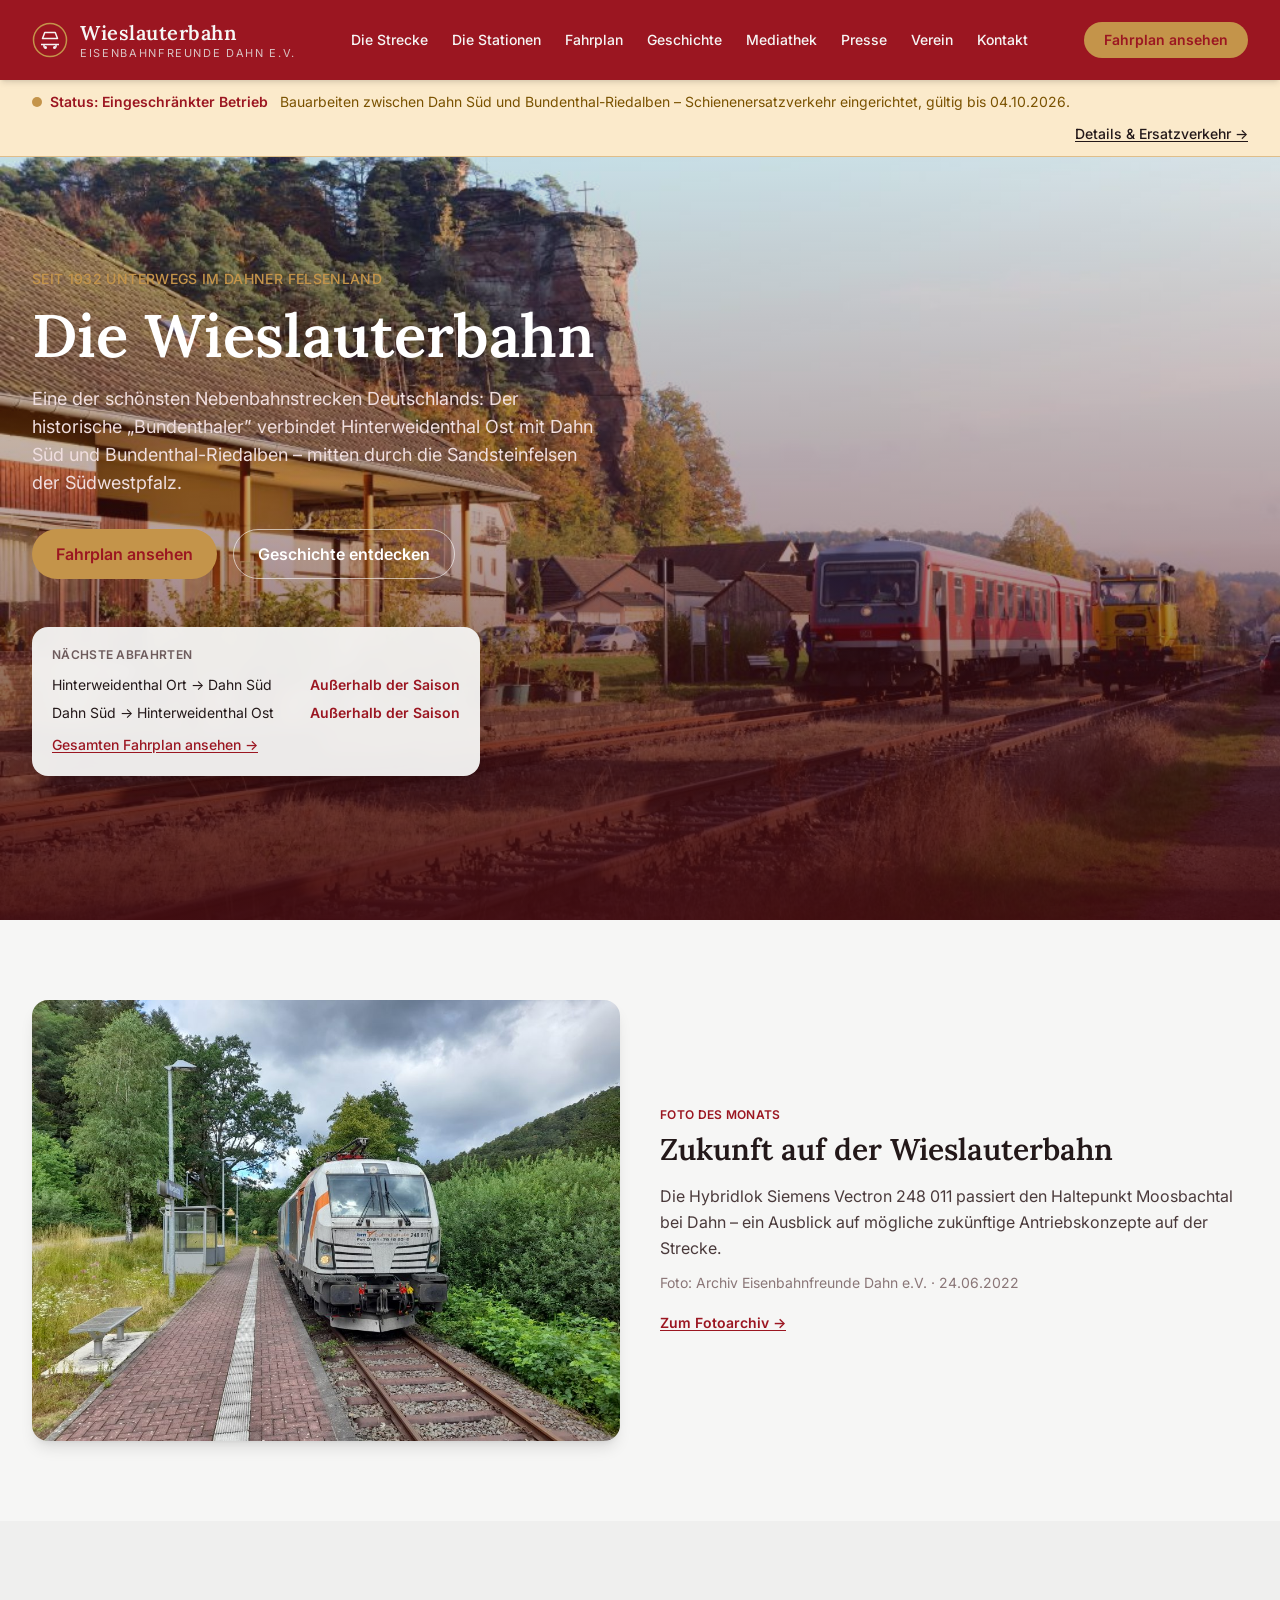
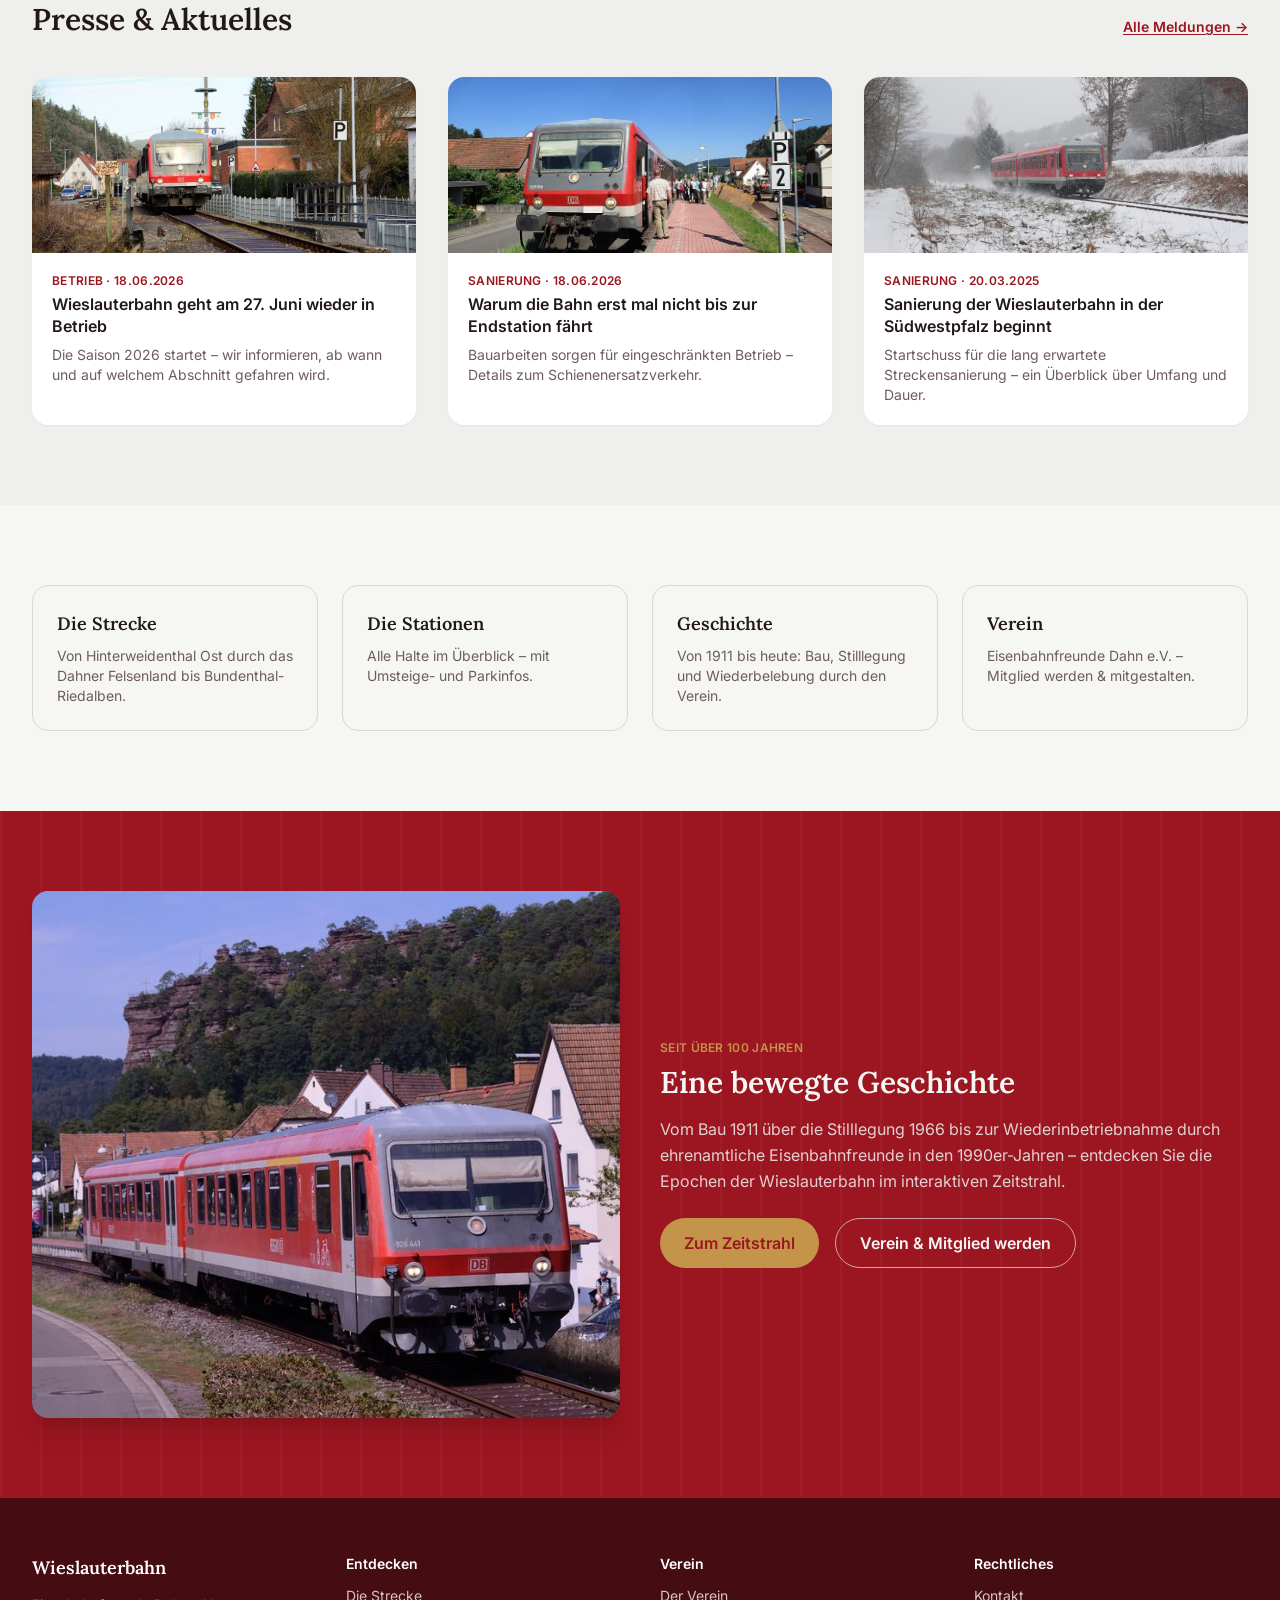
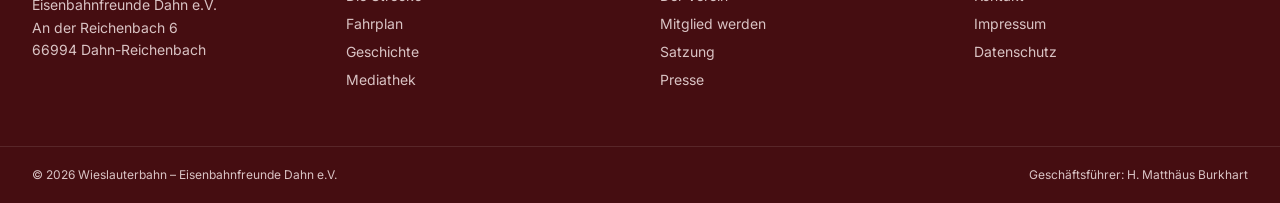
==== index.html @ 3416c9c2 "Add files via upload" ====
<!DOCTYPE html>
<html lang="de">
<head>
<meta charset="UTF-8">
<meta name="viewport" content="width=device-width, initial-scale=1.0">
<meta name="description" content="Offizielle Website der Wieslauterbahn im Dahner Felsenland – Fahrplan, Geschichte, Fotoarchiv und Aktuelles der Eisenbahnfreunde Dahn e.V.">
<title>Startseite – Wieslauterbahn</title>
<link rel="icon" type="image/svg+xml" href="data:image/svg+xml,%3Csvg xmlns='http://www.w3.org/2000/svg' viewBox='0 0 48 48'%3E%3Ccircle cx='24' cy='24' r='23' fill='%239B1621'/%3E%3Cpath d='M12 30 h24 M16 30 v4 M32 30 v4 M14 22 h20 l-3-8 h-14 z' stroke='%23F6F6F5' stroke-width='2.5' fill='none' stroke-linejoin='round'/%3E%3Ccircle cx='18' cy='34' r='2' fill='%23F6F6F5'/%3E%3Ccircle cx='30' cy='34' r='2' fill='%23F6F6F5'/%3E%3C/svg%3E">
<link rel="stylesheet" href="styles.css">
<link rel="preconnect" href="https://fonts.googleapis.com">
<link href="https://fonts.googleapis.com/css2?family=Lora:ital,wght@0,400;0,600;1,400&family=Inter:wght@400;500;600;700&display=swap" rel="stylesheet">

</head>
<body class="bg-[#F7F3EA] text-[#1F2E24] antialiased">
<a href="#main" class="skip-link fixed -translate-y-full focus:translate-y-0 transition-transform bg-[#1F3A2E] text-white px-4 py-2 z-50 top-0 left-0">Zum Inhalt springen</a>

<header class="sticky top-0 z-40 bg-[#1F3A2E] text-[#F7F3EA] shadow-md">
  <div class="max-w-7xl mx-auto px-4 sm:px-6 lg:px-8">
    <div class="flex items-center justify-between h-20">
      <a href="index.html" class="flex items-center gap-3">
        <svg width="36" height="36" viewBox="0 0 48 48" fill="none" aria-hidden="true">
          <circle cx="24" cy="24" r="22" class="logo-ring" stroke-width="2"/>
          <path d="M12 30 h24 M16 30 v4 M32 30 v4 M14 22 h20 l-3-8 h-14 z" class="logo-mark" stroke-width="2" fill="none" stroke-linejoin="round"/>
          <circle cx="18" cy="34" r="2" class="logo-dot"/>
          <circle cx="30" cy="34" r="2" class="logo-dot"/>
        </svg>
        <span class="leading-tight">
          <span class="block font-serif-brand text-xl font-semibold tracking-wide">Wieslauterbahn</span>
          <span class="block text-[11px] uppercase tracking-[0.15em] text-[#C9D6C6]">Eisenbahnfreunde Dahn e.V.</span>
        </span>
      </a>

      <nav class="hidden lg:flex items-center gap-6 text-sm font-medium" aria-label="Hauptnavigation">
        <a href="die-strecke.html" class="hover:text-[#E9B44C] transition-colors">Die Strecke</a>
        <a href="die-stationen.html" class="hover:text-[#E9B44C] transition-colors">Die Stationen</a>
        <a href="fahrplan.html" class="hover:text-[#E9B44C] transition-colors">Fahrplan</a>
        <a href="geschichte.html" class="hover:text-[#E9B44C] transition-colors">Geschichte</a>
        <a href="mediathek.html" class="hover:text-[#E9B44C] transition-colors">Mediathek</a>
        <a href="presse.html" class="hover:text-[#E9B44C] transition-colors">Presse</a>
        <a href="verein.html" class="hover:text-[#E9B44C] transition-colors">Verein</a>
        <a href="kontakt.html" class="hover:text-[#E9B44C] transition-colors">Kontakt</a>
      </nav>

      <div class="flex items-center gap-3">
        <a href="fahrplan.html" class="hidden sm:inline-flex items-center rounded-full bg-[#E9B44C] text-[#1F3A2E] px-5 py-2 text-sm font-semibold hover:bg-[#f0c46c] transition-colors">Fahrplan ansehen</a>
        <button id="menuBtn" class="lg:hidden p-2 rounded-md hover:bg-white/10" aria-label="Menü öffnen" aria-expanded="false">
          <svg width="24" height="24" viewBox="0 0 24 24" fill="none" stroke="currentColor" stroke-width="2"><path d="M4 6h16M4 12h16M4 18h16" stroke-linecap="round"/></svg>
        </button>
      </div>
    </div>
  </div>
  <nav id="mobileMenu" class="hidden lg:hidden bg-[#17291F] px-4 pb-4 text-sm" aria-label="Mobile Navigation">
    <a href="die-strecke.html" class="block py-2 border-b border-white/10 ">Die Strecke</a>
    <a href="die-stationen.html" class="block py-2 border-b border-white/10 ">Die Stationen</a>
    <a href="fahrplan.html" class="block py-2 border-b border-white/10 ">Fahrplan</a>
    <a href="geschichte.html" class="block py-2 border-b border-white/10 ">Geschichte</a>
    <a href="mediathek.html" class="block py-2 border-b border-white/10 ">Mediathek</a>
    <a href="presse.html" class="block py-2 border-b border-white/10 ">Presse</a>
    <a href="verein.html" class="block py-2 border-b border-white/10 ">Verein</a>
    <a href="kontakt.html" class="block py-2 border-b border-white/10 ">Kontakt</a>
  </nav>
</header>

<div class="bg-[#FCEFCB] border-b border-[#E9B44C]/50" role="status">
  <div class="max-w-7xl mx-auto px-4 sm:px-6 lg:px-8 py-3 flex flex-wrap items-center gap-3 text-sm">
    <span class="inline-flex items-center gap-2 font-semibold text-[#8A5A00]">
      <svg width="10" height="10" viewBox="0 0 10 10" aria-hidden="true"><circle cx="5" cy="5" r="5" class="status-dot"/></svg>
      Status: Eingeschränkter Betrieb
    </span>
    <span class="text-[#5c4a1f]">Bauarbeiten zwischen Dahn Süd und Bundenthal-Riedalben – Schienenersatzverkehr eingerichtet, gültig bis 04.10.2026.</span>
    <a href="fahrplan.html" class="ml-auto font-medium underline underline-offset-2 hover:text-[#8A5A00] whitespace-nowrap">Details &amp; Ersatzverkehr →</a>
  </div>
</div>

<main id="main">

  <section class="relative overflow-hidden">
    <div class="absolute inset-0">
      <img src="assets/hero.jpg" alt="Regionalbahn der Wieslauterbahn am Bahnhof Dahn Süd vor den Sandstein-Felsen des Dahner Felsenlands im Herbst" class="w-full h-full object-cover">
      <div class="absolute inset-0 bg-gradient-to-t from-[#12201A]/90 via-[#12201A]/40 to-[#12201A]/10"></div>
    </div>
    <div class="relative max-w-7xl mx-auto px-4 sm:px-6 lg:px-8 pt-20 pb-28 sm:pt-28 sm:pb-36">
      <p class="text-[#E9B44C] font-medium tracking-wide uppercase text-xs sm:text-sm mb-4">Seit 1932 unterwegs im Dahner Felsenland</p>
      <h1 class="font-serif-brand text-4xl sm:text-6xl text-white font-semibold max-w-2xl leading-tight">Die Wieslauterbahn</h1>
      <p class="mt-5 max-w-xl text-[#E7EEE4] text-base sm:text-lg">
        Eine der schönsten Nebenbahnstrecken Deutschlands: Der historische „Bundenthaler” verbindet Hinterweidenthal Ost mit
        Dahn Süd und Bundenthal-Riedalben – mitten durch die Sandsteinfelsen der Südwestpfalz.
      </p>
      <div class="mt-8 flex flex-wrap gap-4">
        <a href="fahrplan.html" class="inline-flex items-center rounded-full bg-[#E9B44C] text-[#1F3A2E] px-6 py-3 font-semibold hover:bg-[#f0c46c] transition-colors">Fahrplan ansehen</a>
        <a href="geschichte.html" class="inline-flex items-center rounded-full border border-white/60 text-white px-6 py-3 font-semibold hover:bg-white/10 transition-colors">Geschichte entdecken</a>
      </div>

      <div class="mt-12 max-w-md bg-[#F7F3EA]/95 backdrop-blur rounded-2xl shadow-xl p-5">
        <p class="text-xs font-semibold uppercase tracking-wide text-[#5b6b5f] mb-3">Nächste Abfahrten</p>
        <ul class="space-y-2 text-sm" id="naechsteAbfahrten">
          <li class="flex items-center justify-between" data-von="Hinterweidenthal Ort" data-nach="Dahn Süd">
            <span>
              <span class="block text-xs font-semibold uppercase tracking-wide text-[#8A5A00] js-abfahrt-label">Heute</span>
              Hinterweidenthal Ort → Dahn Süd
            </span>
            <span class="font-semibold text-[#1F3A2E] js-abfahrt-zeit">10:32 Uhr</span>
          </li>
          <li class="flex items-center justify-between" data-von="Dahn Süd" data-nach="Hinterweidenthal Ost">
            <span>
              <span class="block text-xs font-semibold uppercase tracking-wide text-[#8A5A00] js-abfahrt-label">Heute</span>
              Dahn Süd → Hinterweidenthal Ost
            </span>
            <span class="font-semibold text-[#1F3A2E] js-abfahrt-zeit">12:05 Uhr</span>
          </li>
        </ul>
        <a href="fahrplan.html" class="mt-3 inline-block text-sm font-medium text-[#1F3A2E] underline underline-offset-2">Gesamten Fahrplan ansehen →</a>
      </div>
    </div>
  </section>

  <section class="max-w-7xl mx-auto px-4 sm:px-6 lg:px-8 py-16 sm:py-20">
    <div class="grid md:grid-cols-2 gap-10 items-center">
      <div class="rounded-2xl overflow-hidden shadow-lg">
        <img src="assets/fotomonat.jpg" alt="Die Hybridlok Siemens Vectron 248 011 passiert am 24.06.2022 den Haltepunkt Moosbachtal bei Dahn" loading="lazy" class="w-full h-full object-cover">
      </div>
      <div>
        <p class="text-xs font-semibold uppercase tracking-wide text-[#8A5A00] mb-2">Foto des Monats</p>
        <h2 class="font-serif-brand text-2xl sm:text-3xl font-semibold mb-4">Zukunft auf der Wieslauterbahn</h2>
        <p class="text-[#3c4a3f] leading-relaxed">
          Die Hybridlok Siemens Vectron 248 011 passiert den Haltepunkt Moosbachtal bei Dahn – ein Ausblick auf mögliche zukünftige Antriebskonzepte auf der Strecke.
        </p>
        <p class="mt-3 text-sm text-[#6b7a6e]">Foto: Archiv Eisenbahnfreunde Dahn e.V. · 24.06.2022</p>
        <a href="mediathek.html" class="mt-5 inline-flex items-center gap-1 text-sm font-semibold text-[#1F3A2E] underline underline-offset-2">Zum Fotoarchiv →</a>
      </div>
    </div>
  </section>

  <section class="bg-[#EFE9DA]">
    <div class="max-w-7xl mx-auto px-4 sm:px-6 lg:px-8 py-16 sm:py-20">
      <div class="flex items-end justify-between mb-10 flex-wrap gap-4">
        <h2 class="font-serif-brand text-2xl sm:text-3xl font-semibold">Presse &amp; Aktuelles</h2>
        <a href="presse.html" class="text-sm font-semibold text-[#1F3A2E] underline underline-offset-2">Alle Meldungen →</a>
      </div>
      <div class="grid sm:grid-cols-2 lg:grid-cols-3 gap-8">
        <article class="bg-white rounded-2xl overflow-hidden shadow-sm hover:shadow-md transition-shadow">
          <img src="assets/news1.jpg" alt="" loading="lazy" class="w-full h-44 object-cover">
          <div class="p-5">
            <p class="text-xs text-[#8A5A00] font-semibold uppercase tracking-wide mb-1">Betrieb · 18.06.2026</p>
            <h3 class="font-semibold leading-snug mb-2">Wieslauterbahn geht am 27. Juni wieder in Betrieb</h3>
            <p class="text-sm text-[#5b6b5f]">Die Saison 2026 startet – wir informieren, ab wann und auf welchem Abschnitt gefahren wird.</p>
          </div>
        </article>
        <article class="bg-white rounded-2xl overflow-hidden shadow-sm hover:shadow-md transition-shadow">
          <img src="assets/news2.jpg" alt="" loading="lazy" class="w-full h-44 object-cover">
          <div class="p-5">
            <p class="text-xs text-[#8A5A00] font-semibold uppercase tracking-wide mb-1">Sanierung · 18.06.2026</p>
            <h3 class="font-semibold leading-snug mb-2">Warum die Bahn erst mal nicht bis zur Endstation fährt</h3>
            <p class="text-sm text-[#5b6b5f]">Bauarbeiten sorgen für eingeschränkten Betrieb – Details zum Schienenersatzverkehr.</p>
          </div>
        </article>
        <article class="bg-white rounded-2xl overflow-hidden shadow-sm hover:shadow-md transition-shadow">
          <img src="assets/news3.jpg" alt="" loading="lazy" class="w-full h-44 object-cover">
          <div class="p-5">
            <p class="text-xs text-[#8A5A00] font-semibold uppercase tracking-wide mb-1">Sanierung · 20.03.2025</p>
            <h3 class="font-semibold leading-snug mb-2">Sanierung der Wieslauterbahn in der Südwestpfalz beginnt</h3>
            <p class="text-sm text-[#5b6b5f]">Startschuss für die lang erwartete Streckensanierung – ein Überblick über Umfang und Dauer.</p>
          </div>
        </article>
      </div>
    </div>
  </section>

  <section class="max-w-7xl mx-auto px-4 sm:px-6 lg:px-8 py-16 sm:py-20">
    <div class="grid sm:grid-cols-2 lg:grid-cols-4 gap-6">
      <a href="die-strecke.html" class="group rounded-2xl border border-[#D9CFB8] p-6 hover:border-[#1F3A2E] transition-colors">
        <h3 class="font-serif-brand text-lg font-semibold mb-2">Die Strecke</h3>
        <p class="text-sm text-[#5b6b5f]">Von Hinterweidenthal Ost durch das Dahner Felsenland bis Bundenthal-Riedalben.</p>
      </a>
      <a href="die-stationen.html" class="group rounded-2xl border border-[#D9CFB8] p-6 hover:border-[#1F3A2E] transition-colors">
        <h3 class="font-serif-brand text-lg font-semibold mb-2">Die Stationen</h3>
        <p class="text-sm text-[#5b6b5f]">Alle Halte im Überblick – mit Umsteige- und Parkinfos.</p>
      </a>
      <a href="geschichte.html" class="group rounded-2xl border border-[#D9CFB8] p-6 hover:border-[#1F3A2E] transition-colors">
        <h3 class="font-serif-brand text-lg font-semibold mb-2">Geschichte</h3>
        <p class="text-sm text-[#5b6b5f]">Von 1911 bis heute: Bau, Stilllegung und Wiederbelebung durch den Verein.</p>
      </a>
      <a href="verein.html" class="group rounded-2xl border border-[#D9CFB8] p-6 hover:border-[#1F3A2E] transition-colors">
        <h3 class="font-serif-brand text-lg font-semibold mb-2">Verein</h3>
        <p class="text-sm text-[#5b6b5f]">Eisenbahnfreunde Dahn e.V. – Mitglied werden &amp; mitgestalten.</p>
      </a>
    </div>
  </section>

  <section class="wood-texture bg-[#1F3A2E] text-[#F7F3EA]">
    <div class="max-w-7xl mx-auto px-4 sm:px-6 lg:px-8 py-16 sm:py-20 grid md:grid-cols-2 gap-10 items-center">
      <div>
        <img src="assets/geschichte.jpg" alt="Historischer Wieslauterbahn-Triebwagen vor den Felsen des Dahner Felsenlands" loading="lazy" class="rounded-2xl shadow-xl w-full object-cover">
      </div>
      <div>
        <p class="text-xs font-semibold uppercase tracking-wide text-[#E9B44C] mb-2">Seit über 100 Jahren</p>
        <h2 class="font-serif-brand text-2xl sm:text-3xl font-semibold mb-4">Eine bewegte Geschichte</h2>
        <p class="text-[#D9E2D6] leading-relaxed mb-6">
          Vom Bau 1911 über die Stilllegung 1966 bis zur Wiederinbetriebnahme durch ehrenamtliche Eisenbahnfreunde in den 1990er-Jahren – entdecken Sie die Epochen der Wieslauterbahn im interaktiven Zeitstrahl.
        </p>
        <div class="flex flex-wrap gap-4">
          <a href="geschichte.html" class="inline-flex items-center rounded-full bg-[#E9B44C] text-[#1F3A2E] px-6 py-3 font-semibold hover:bg-[#f0c46c] transition-colors">Zum Zeitstrahl</a>
          <a href="verein.html" class="inline-flex items-center rounded-full border border-white/60 px-6 py-3 font-semibold hover:bg-white/10 transition-colors">Verein &amp; Mitglied werden</a>
        </div>
      </div>
    </div>
  </section>

</main>
<footer class="bg-[#12201A] text-[#C9D6C6]">
  <div class="max-w-7xl mx-auto px-4 sm:px-6 lg:px-8 py-14 grid sm:grid-cols-2 lg:grid-cols-4 gap-10 text-sm">
    <div>
      <p class="font-serif-brand text-lg text-white font-semibold mb-3">Wieslauterbahn</p>
      <p class="leading-relaxed">Eisenbahnfreunde Dahn e.V.<br>An der Reichenbach 6<br>66994 Dahn-Reichenbach</p>
    </div>
    <div>
      <p class="font-semibold text-white mb-3">Entdecken</p>
      <ul class="space-y-2">
        <li><a href="die-strecke.html" class="hover:text-white">Die Strecke</a></li>
        <li><a href="fahrplan.html" class="hover:text-white">Fahrplan</a></li>
        <li><a href="geschichte.html" class="hover:text-white">Geschichte</a></li>
        <li><a href="mediathek.html" class="hover:text-white">Mediathek</a></li>
      </ul>
    </div>
    <div>
      <p class="font-semibold text-white mb-3">Verein</p>
      <ul class="space-y-2">
        <li><a href="verein.html" class="hover:text-white">Der Verein</a></li>
        <li><a href="verein.html#mitglied" class="hover:text-white">Mitglied werden</a></li>
        <li><a href="verein.html#satzung" class="hover:text-white">Satzung</a></li>
        <li><a href="presse.html" class="hover:text-white">Presse</a></li>
      </ul>
    </div>
    <div>
      <p class="font-semibold text-white mb-3">Rechtliches</p>
      <ul class="space-y-2">
        <li><a href="kontakt.html" class="hover:text-white">Kontakt</a></li>
        <li><a href="kontakt.html#impressum" class="hover:text-white">Impressum</a></li>
        <li><a href="kontakt.html#datenschutz" class="hover:text-white">Datenschutz</a></li>
      </ul>
    </div>
  </div>
  <div class="border-t border-white/10">
    <div class="max-w-7xl mx-auto px-4 sm:px-6 lg:px-8 py-5 text-xs flex flex-wrap justify-between gap-2">
      <span>© 2026 Wieslauterbahn – Eisenbahnfreunde Dahn e.V.</span>
      <span>Geschäftsführer: H. Matthäus Burkhart</span>
    </div>
  </div>
</footer>

<script src="assets/fahrplan-daten.js"></script>
<script>
  var menuBtn = document.getElementById('menuBtn');
  if (menuBtn) {
    menuBtn.addEventListener('click', function () {
      var menu = document.getElementById('mobileMenu');
      var expanded = this.getAttribute('aria-expanded') === 'true';
      this.setAttribute('aria-expanded', String(!expanded));
      menu.classList.toggle('hidden');
    });
  }

  var abfahrtenListe = document.querySelectorAll('#naechsteAbfahrten li[data-von]');
  if (abfahrtenListe.length && window.WLB_FAHRPLAN) {
    var jetzt = new Date();
    abfahrtenListe.forEach(function (li) {
      var von = li.getAttribute('data-von');
      var nach = li.getAttribute('data-nach');
      var ergebnis = WLB_FAHRPLAN.naechsteAbfahrt(von, nach, jetzt);
      var labelEl = li.querySelector('.js-abfahrt-label');
      var zeitEl = li.querySelector('.js-abfahrt-zeit');
      if (!ergebnis) {
        if (labelEl) labelEl.textContent = '';
        if (zeitEl) zeitEl.textContent = 'Außerhalb der Saison';
        return;
      }
      if (labelEl) labelEl.textContent = WLB_FAHRPLAN.formatTagLabel(ergebnis.tag, ergebnis.datum);
      if (zeitEl) zeitEl.textContent = ergebnis.zeit + ' Uhr';
    });
  }
</script>

</body>
</html>
---- styles.css ----
*,
:after,
:before {
  --tw-border-spacing-x:0;
  --tw-border-spacing-y:0;
  --tw-translate-x:0;
  --tw-translate-y:0;
  --tw-rotate:0;
  --tw-skew-x:0;
  --tw-skew-y:0;
  --tw-scale-x:1;
  --tw-scale-y:1;
  --tw-pan-x: ;
  --tw-pan-y: ;
  --tw-pinch-zoom: ;
  --tw-scroll-snap-strictness:proximity;
  --tw-gradient-from-position: ;
  --tw-gradient-via-position: ;
  --tw-gradient-to-position: ;
  --tw-ordinal: ;
  --tw-slashed-zero: ;
  --tw-numeric-figure: ;
  --tw-numeric-spacing: ;
  --tw-numeric-fraction: ;
  --tw-ring-inset: ;
  --tw-ring-offset-width:0px;
  --tw-ring-offset-color:#fff;
  --tw-ring-color:rgba(59,130,246,.5);
  --tw-ring-offset-shadow:0 0 #0000;
  --tw-ring-shadow:0 0 #0000;
  --tw-shadow:0 0 #0000;
  --tw-shadow-colored:0 0 #0000;
  --tw-blur: ;
  --tw-brightness: ;
  --tw-contrast: ;
  --tw-grayscale: ;
  --tw-hue-rotate: ;
  --tw-invert: ;
  --tw-saturate: ;
  --tw-sepia: ;
  --tw-drop-shadow: ;
  --tw-backdrop-blur: ;
  --tw-backdrop-brightness: ;
  --tw-backdrop-contrast: ;
  --tw-backdrop-grayscale: ;
  --tw-backdrop-hue-rotate: ;
  --tw-backdrop-invert: ;
  --tw-backdrop-opacity: ;
  --tw-backdrop-saturate: ;
  --tw-backdrop-sepia: ;
  --tw-contain-size: ;
  --tw-contain-layout: ;
  --tw-contain-paint: ;
  --tw-contain-style:
}
::backdrop {
  --tw-border-spacing-x:0;
  --tw-border-spacing-y:0;
  --tw-translate-x:0;
  --tw-translate-y:0;
  --tw-rotate:0;
  --tw-skew-x:0;
  --tw-skew-y:0;
  --tw-scale-x:1;
  --tw-scale-y:1;
  --tw-pan-x: ;
  --tw-pan-y: ;
  --tw-pinch-zoom: ;
  --tw-scroll-snap-strictness:proximity;
  --tw-gradient-from-position: ;
  --tw-gradient-via-position: ;
  --tw-gradient-to-position: ;
  --tw-ordinal: ;
  --tw-slashed-zero: ;
  --tw-numeric-figure: ;
  --tw-numeric-spacing: ;
  --tw-numeric-fraction: ;
  --tw-ring-inset: ;
  --tw-ring-offset-width:0px;
  --tw-ring-offset-color:#fff;
  --tw-ring-color:rgba(59,130,246,.5);
  --tw-ring-offset-shadow:0 0 #0000;
  --tw-ring-shadow:0 0 #0000;
  --tw-shadow:0 0 #0000;
  --tw-shadow-colored:0 0 #0000;
  --tw-blur: ;
  --tw-brightness: ;
  --tw-contrast: ;
  --tw-grayscale: ;
  --tw-hue-rotate: ;
  --tw-invert: ;
  --tw-saturate: ;
  --tw-sepia: ;
  --tw-drop-shadow: ;
  --tw-backdrop-blur: ;
  --tw-backdrop-brightness: ;
  --tw-backdrop-contrast: ;
  --tw-backdrop-grayscale: ;
  --tw-backdrop-hue-rotate: ;
  --tw-backdrop-invert: ;
  --tw-backdrop-opacity: ;
  --tw-backdrop-saturate: ;
  --tw-backdrop-sepia: ;
  --tw-contain-size: ;
  --tw-contain-layout: ;
  --tw-contain-paint: ;
  --tw-contain-style:
}
/*! tailwindcss v3.4.19 | MIT License | https://tailwindcss.com*/*,
:after,
:before {
  box-sizing:border-box;
  border:0 solid #e5e7eb
}
:after,
:before {
  --tw-content:""
}
:host,
html {
  line-height:1.5;
  -webkit-text-size-adjust:100%;
  -moz-tab-size:4;
  -o-tab-size:4;
  tab-size:4;
  font-family:ui-sans-serif,system-ui,sans-serif,Apple Color Emoji,Segoe UI Emoji,Segoe UI Symbol,Noto Color Emoji;
  font-feature-settings:normal;
  font-variation-settings:normal;
  -webkit-tap-highlight-color:transparent
}
body {
  margin:0;
  line-height:inherit
}
hr {
  height:0;
  color:inherit;
  border-top-width:1px
}
abbr:where([title]) {
  -webkit-text-decoration:underline dotted;
  text-decoration:underline dotted
}
h1,
h2,
h3,
h4,
h5,
h6 {
  font-size:inherit;
  font-weight:inherit
}
a {
  color:inherit;
  text-decoration:inherit
}
b,
strong {
  font-weight:bolder
}
code,
kbd,
pre,
samp {
  font-family:ui-monospace,SFMono-Regular,Menlo,Monaco,Consolas,Liberation Mono,Courier New,monospace;
  font-feature-settings:normal;
  font-variation-settings:normal;
  font-size:1em
}
small {
  font-size:80%
}
sub,
sup {
  font-size:75%;
  line-height:0;
  position:relative;
  vertical-align:baseline
}
sub {
  bottom:-.25em
}
sup {
  top:-.5em
}
table {
  text-indent:0;
  border-color:inherit;
  border-collapse:collapse
}
button,
input,
optgroup,
select,
textarea {
  font-family:inherit;
  font-feature-settings:inherit;
  font-variation-settings:inherit;
  font-size:100%;
  font-weight:inherit;
  line-height:inherit;
  letter-spacing:inherit;
  color:inherit;
  margin:0;
  padding:0
}
button,
select {
  text-transform:none
}
button,
input:where([type=button]),
input:where([type=reset]),
input:where([type=submit]) {
  -webkit-appearance:button;
  background-color:transparent;
  background-image:none
}
:-moz-focusring {
  outline:auto
}
:-moz-ui-invalid {
  box-shadow:none
}
progress {
  vertical-align:baseline
}
::-webkit-inner-spin-button,
::-webkit-outer-spin-button {
  height:auto
}
[type=search] {
  -webkit-appearance:textfield;
  outline-offset:-2px
}
::-webkit-search-decoration {
  -webkit-appearance:none
}
::-webkit-file-upload-button {
  -webkit-appearance:button;
  font:inherit
}
summary {
  display:list-item
}
blockquote,
dd,
dl,
figure,
h1,
h2,
h3,
h4,
h5,
h6,
hr,
p,
pre {
  margin:0
}
fieldset {
  margin:0
}
fieldset,
legend {
  padding:0
}
menu,
ol,
ul {
  list-style:none;
  margin:0;
  padding:0
}
dialog {
  padding:0
}
textarea {
  resize:vertical
}
input::-moz-placeholder,
textarea::-moz-placeholder {
  opacity:1;
  color:#9ca3af
}
input::placeholder,
textarea::placeholder {
  opacity:1;
  color:#9ca3af
}
[role=button],
button {
  cursor:pointer
}
:disabled {
  cursor:default
}
audio,
canvas,
embed,
iframe,
img,
object,
svg,
video {
  display:block;
  vertical-align:middle
}
img,
video {
  max-width:100%;
  height:auto
}
[hidden]:where(:not([hidden=until-found])) {
  display:none
}
.fixed {
  position:fixed
}
.absolute {
  position:absolute
}
.relative {
  position:relative
}
.sticky {
  position:sticky
}
.inset-0 {
  inset:0
}
.-left-\[9px\] {
  left:-9px
}
.left-0 {
  left:0
}
.top-0 {
  top:0
}
.top-1 {
  top:.25rem
}
.top-1\.5 {
  top:.375rem
}
.z-40 {
  z-index:40
}
.z-50 {
  z-index:50
}
.mx-auto {
  margin-left:auto;
  margin-right:auto
}
.my-10 {
  margin-top:2.5rem;
  margin-bottom:2.5rem
}
.mb-1 {
  margin-bottom:.25rem
}
.mb-10 {
  margin-bottom:2.5rem
}
.mb-14 {
  margin-bottom:3.5rem
}
.mb-2 {
  margin-bottom:.5rem
}
.mb-3 {
  margin-bottom:.75rem
}
.mb-4 {
  margin-bottom:1rem
}
.mb-6 {
  margin-bottom:1.5rem
}
.mb-8 {
  margin-bottom:2rem
}
.ml-3 {
  margin-left:.75rem
}
.ml-auto {
  margin-left:auto
}
.mt-1 {
  margin-top:.25rem
}
.mt-12 {
  margin-top:3rem
}
.mt-14 {
  margin-top:3.5rem
}
.mt-3 {
  margin-top:.75rem
}
.mt-4 {
  margin-top:1rem
}
.mt-5 {
  margin-top:1.25rem
}
.mt-8 {
  margin-top:2rem
}
.block {
  display:block
}
.inline-block {
  display:inline-block
}
.flex {
  display:flex
}
.inline-flex {
  display:inline-flex
}
.table {
  display:table
}
.grid {
  display:grid
}
.hidden {
  display:none
}
.h-14 {
  height:3.5rem
}
.h-20 {
  height:5rem
}
.h-32 {
  height:8rem
}
.h-4 {
  height:1rem
}
.h-44 {
  height:11rem
}
.h-48 {
  height:12rem
}
.h-64 {
  height:16rem
}
.h-full {
  height:100%
}
.w-4 {
  width:1rem
}
.w-full {
  width:100%
}
.max-w-2xl {
  max-width:42rem
}
.max-w-3xl {
  max-width:48rem
}
.max-w-4xl {
  max-width:56rem
}
.max-w-6xl {
  max-width:72rem
}
.max-w-7xl {
  max-width:80rem
}
.max-w-md {
  max-width:28rem
}
.max-w-xl {
  max-width:36rem
}
.flex-shrink-0 {
  flex-shrink:0
}
.-translate-y-full {
  --tw-translate-y:-100%;
  transform:translate(var(--tw-translate-x),var(--tw-translate-y)) rotate(var(--tw-rotate)) skewX(var(--tw-skew-x)) skewY(var(--tw-skew-y)) scaleX(var(--tw-scale-x)) scaleY(var(--tw-scale-y))
}
.cursor-not-allowed {
  cursor:not-allowed
}
.cursor-pointer {
  cursor:pointer
}
.scroll-mt-24 {
  scroll-margin-top:6rem
}
.list-none {
  list-style-type:none
}
.flex-col {
  flex-direction:column
}
.flex-wrap {
  flex-wrap:wrap
}
.items-end {
  align-items:flex-end
}
.items-center {
  align-items:center
}
.items-baseline {
  align-items:baseline
}
.justify-between {
  justify-content:space-between
}
.gap-1 {
  gap:.25rem
}
.gap-10 {
  gap:2.5rem
}
.gap-2 {
  gap:.5rem
}
.gap-3 {
  gap:.75rem
}
.gap-4 {
  gap:1rem
}
.gap-6 {
  gap:1.5rem
}
.gap-8 {
  gap:2rem
}
.gap-x-3 {
  -moz-column-gap:.75rem;
  column-gap:.75rem
}
.gap-y-1 {
  row-gap:.25rem
}
.space-y-1>:not([hidden])~:not([hidden]) {
  --tw-space-y-reverse:0;
  margin-top:calc(.25rem*(1 - var(--tw-space-y-reverse)));
  margin-bottom:calc(.25rem*var(--tw-space-y-reverse))
}
.space-y-2>:not([hidden])~:not([hidden]) {
  --tw-space-y-reverse:0;
  margin-top:calc(.5rem*(1 - var(--tw-space-y-reverse)));
  margin-bottom:calc(.5rem*var(--tw-space-y-reverse))
}
.space-y-3>:not([hidden])~:not([hidden]) {
  --tw-space-y-reverse:0;
  margin-top:calc(.75rem*(1 - var(--tw-space-y-reverse)));
  margin-bottom:calc(.75rem*var(--tw-space-y-reverse))
}
.space-y-8>:not([hidden])~:not([hidden]) {
  --tw-space-y-reverse:0;
  margin-top:calc(2rem*(1 - var(--tw-space-y-reverse)));
  margin-bottom:calc(2rem*var(--tw-space-y-reverse))
}
.overflow-hidden {
  overflow:hidden
}
.whitespace-nowrap {
  white-space:nowrap
}
.rounded-2xl {
  border-radius:1rem
}
.rounded-full {
  border-radius:9999px
}
.rounded-lg {
  border-radius:.5rem
}
.rounded-md {
  border-radius:.375rem
}
.rounded-xl {
  border-radius:.75rem
}
.border {
  border-width:1px
}
.border-2 {
  border-width:2px
}
.border-b {
  border-bottom-width:1px
}
.border-l-2 {
  border-left-width:2px
}
.border-t {
  border-top-width:1px
}
.border-\[\#1F3A2E\] {
  --tw-border-opacity:1;
  border-color:rgb(var(--wlb-primary)/var(--tw-border-opacity,1))
}
.border-\[\#1F3A2E\]\/30 {
  border-color:rgb(var(--wlb-primary)/.3)
}
.border-\[\#D9CFB8\] {
  --tw-border-opacity:1;
  border-color:rgb(var(--wlb-border)/var(--tw-border-opacity,1))
}
.border-\[\#E9B44C\]\/50 {
  border-color:rgb(var(--wlb-accent)/.5)
}
.border-white\/10 {
  border-color:hsla(0,0%,100%,.1)
}
.border-white\/60 {
  border-color:hsla(0,0%,100%,.6)
}
.bg-\[\#12201A\] {
  --tw-bg-opacity:1;
  background-color:rgb(var(--wlb-primary-darkest)/var(--tw-bg-opacity,1))
}
.bg-\[\#17291F\] {
  --tw-bg-opacity:1;
  background-color:rgb(var(--wlb-primary-dark)/var(--tw-bg-opacity,1))
}
.bg-\[\#1F3A2E\] {
  --tw-bg-opacity:1;
  background-color:rgb(var(--wlb-primary)/var(--tw-bg-opacity,1))
}
.bg-\[\#E9B44C\] {
  --tw-bg-opacity:1;
  background-color:rgb(var(--wlb-accent)/var(--tw-bg-opacity,1))
}
.bg-\[\#EFE9DA\] {
  --tw-bg-opacity:1;
  background-color:rgb(var(--wlb-bg-alt)/var(--tw-bg-opacity,1))
}
.bg-\[\#F7F3EA\] {
  --tw-bg-opacity:1;
  background-color:rgb(var(--wlb-bg)/var(--tw-bg-opacity,1))
}
.bg-\[\#F7F3EA\]\/95 {
  background-color:rgb(var(--wlb-bg)/.95)
}
.bg-\[\#FCEFCB\] {
  --tw-bg-opacity:1;
  background-color:rgb(var(--wlb-bg-status)/var(--tw-bg-opacity,1))
}
.bg-white {
  --tw-bg-opacity:1;
  background-color:rgb(255 255 255/var(--tw-bg-opacity,1))
}
.bg-gradient-to-t {
  background-image:linear-gradient(to top,var(--tw-gradient-stops))
}
.from-\[\#12201A\]\/90 {
  --tw-gradient-from:rgb(var(--wlb-primary-darkest)/.9) var(--tw-gradient-from-position);
  --tw-gradient-to:rgb(var(--wlb-primary-darkest)/0) var(--tw-gradient-to-position);
  --tw-gradient-stops:var(--tw-gradient-from),var(--tw-gradient-to)
}
.via-\[\#12201A\]\/40 {
  --tw-gradient-to:rgb(var(--wlb-primary-darkest)/0) var(--tw-gradient-to-position);
  --tw-gradient-stops:var(--tw-gradient-from),rgb(var(--wlb-primary-darkest)/.4) var(--tw-gradient-via-position),var(--tw-gradient-to)
}
.to-\[\#12201A\]\/10 {
  --tw-gradient-to:rgb(var(--wlb-primary-darkest)/.1) var(--tw-gradient-to-position)
}
.object-cover {
  -o-object-fit:cover;
  object-fit:cover
}
.p-2 {
  padding:.5rem
}
.p-4 {
  padding:1rem
}
.p-5 {
  padding:1.25rem
}
.p-6 {
  padding:1.5rem
}
.px-3 {
  padding-left:.75rem;
  padding-right:.75rem
}
.px-4 {
  padding-left:1rem;
  padding-right:1rem
}
.px-5 {
  padding-left:1.25rem;
  padding-right:1.25rem
}
.px-6 {
  padding-left:1.5rem;
  padding-right:1.5rem
}
.py-1 {
  padding-top:.25rem;
  padding-bottom:.25rem
}
.py-1\.5 {
  padding-top:.375rem;
  padding-bottom:.375rem
}
.py-14 {
  padding-top:3.5rem;
  padding-bottom:3.5rem
}
.py-16 {
  padding-top:4rem;
  padding-bottom:4rem
}
.py-2 {
  padding-top:.5rem;
  padding-bottom:.5rem
}
.py-3 {
  padding-top:.75rem;
  padding-bottom:.75rem
}
.py-5 {
  padding-top:1.25rem;
  padding-bottom:1.25rem
}
.pb-10 {
  padding-bottom:2.5rem
}
.pb-28 {
  padding-bottom:7rem
}
.pb-4 {
  padding-bottom:1rem
}
.pb-8 {
  padding-bottom:2rem
}
.pl-8 {
  padding-left:2rem
}
.pt-20 {
  padding-top:5rem
}
.text-left {
  text-align:left
}
.text-2xl {
  font-size:1.5rem;
  line-height:2rem
}
.text-3xl {
  font-size:1.875rem;
  line-height:2.25rem
}
.text-4xl {
  font-size:2.25rem;
  line-height:2.5rem
}
.text-\[11px\] {
  font-size:11px
}
.text-base {
  font-size:1rem;
  line-height:1.5rem
}
.text-lg {
  font-size:1.125rem;
  line-height:1.75rem
}
.text-sm {
  font-size:.875rem;
  line-height:1.25rem
}
.text-xl {
  font-size:1.25rem;
  line-height:1.75rem
}
.text-xs {
  font-size:.75rem;
  line-height:1rem
}
.font-medium {
  font-weight:500
}
.font-semibold {
  font-weight:600
}
.uppercase {
  text-transform:uppercase
}
.leading-relaxed {
  line-height:1.625
}
.leading-snug {
  line-height:1.375
}
.leading-tight {
  line-height:1.25
}
.tracking-\[0\.15em\] {
  letter-spacing:.15em
}
.tracking-wide {
  letter-spacing:.025em
}
.text-\[\#1F2E24\] {
  --tw-text-opacity:1;
  color:rgb(var(--wlb-text-body)/var(--tw-text-opacity,1))
}
.text-\[\#1F3A2E\] {
  --tw-text-opacity:1;
  color:rgb(var(--wlb-primary)/var(--tw-text-opacity,1))
}
.text-\[\#3c4a3f\] {
  --tw-text-opacity:1;
  color:rgb(var(--wlb-text-paragraph)/var(--tw-text-opacity,1))
}
.text-\[\#5b6b5f\] {
  --tw-text-opacity:1;
  color:rgb(var(--wlb-text-secondary)/var(--tw-text-opacity,1))
}
.text-\[\#5c4a1f\] {
  --tw-text-opacity:1;
  color:rgb(var(--wlb-text-status)/var(--tw-text-opacity,1))
}
.text-\[\#6b7a6e\] {
  --tw-text-opacity:1;
  color:rgb(var(--wlb-text-tertiary)/var(--tw-text-opacity,1))
}
.text-\[\#8A5A00\] {
  --tw-text-opacity:1;
  color:rgb(var(--wlb-primary)/var(--tw-text-opacity,1))
}
.text-\[\#C9D6C6\] {
  --tw-text-opacity:1;
  color:rgb(var(--wlb-footer-link)/var(--tw-text-opacity,1))
}
.text-\[\#D9E2D6\] {
  --tw-text-opacity:1;
  color:rgb(var(--wlb-footer-paragraph)/var(--tw-text-opacity,1))
}
.text-\[\#E7EEE4\] {
  --tw-text-opacity:1;
  color:rgb(var(--wlb-hero-paragraph)/var(--tw-text-opacity,1))
}
.text-\[\#E9B44C\] {
  --tw-text-opacity:1;
  color:rgb(var(--wlb-accent)/var(--tw-text-opacity,1))
}
.text-\[\#F7F3EA\] {
  --tw-text-opacity:1;
  color:rgb(var(--wlb-bg)/var(--tw-text-opacity,1))
}
.text-white {
  --tw-text-opacity:1;
  color:rgb(255 255 255/var(--tw-text-opacity,1))
}
.underline {
  text-decoration-line:underline
}
.underline-offset-2 {
  text-underline-offset:2px
}
.antialiased {
  -webkit-font-smoothing:antialiased;
  -moz-osx-font-smoothing:grayscale
}
.opacity-60 {
  opacity:.6
}
.shadow-lg {
  --tw-shadow:0 10px 15px -3px rgba(0,0,0,.1),0 4px 6px -4px rgba(0,0,0,.1);
  --tw-shadow-colored:0 10px 15px -3px var(--tw-shadow-color),0 4px 6px -4px var(--tw-shadow-color)
}
.shadow-lg,
.shadow-md {
  box-shadow:var(--tw-ring-offset-shadow,0 0 #0000),var(--tw-ring-shadow,0 0 #0000),var(--tw-shadow)
}
.shadow-md {
  --tw-shadow:0 4px 6px -1px rgba(0,0,0,.1),0 2px 4px -2px rgba(0,0,0,.1);
  --tw-shadow-colored:0 4px 6px -1px var(--tw-shadow-color),0 2px 4px -2px var(--tw-shadow-color)
}
.shadow-sm {
  --tw-shadow:0 1px 2px 0 rgba(0,0,0,.05);
  --tw-shadow-colored:0 1px 2px 0 var(--tw-shadow-color)
}
.shadow-sm,
.shadow-xl {
  box-shadow:var(--tw-ring-offset-shadow,0 0 #0000),var(--tw-ring-shadow,0 0 #0000),var(--tw-shadow)
}
.shadow-xl {
  --tw-shadow:0 20px 25px -5px rgba(0,0,0,.1),0 8px 10px -6px rgba(0,0,0,.1);
  --tw-shadow-colored:0 20px 25px -5px var(--tw-shadow-color),0 8px 10px -6px var(--tw-shadow-color)
}
.backdrop-blur {
  --tw-backdrop-blur:blur(8px);
  -webkit-backdrop-filter:var(--tw-backdrop-blur) var(--tw-backdrop-brightness) var(--tw-backdrop-contrast) var(--tw-backdrop-grayscale) var(--tw-backdrop-hue-rotate) var(--tw-backdrop-invert) var(--tw-backdrop-opacity) var(--tw-backdrop-saturate) var(--tw-backdrop-sepia);
  backdrop-filter:var(--tw-backdrop-blur) var(--tw-backdrop-brightness) var(--tw-backdrop-contrast) var(--tw-backdrop-grayscale) var(--tw-backdrop-hue-rotate) var(--tw-backdrop-invert) var(--tw-backdrop-opacity) var(--tw-backdrop-saturate) var(--tw-backdrop-sepia)
}
.transition-colors {
  transition-property:color,background-color,border-color,text-decoration-color,fill,stroke;
  transition-timing-function:cubic-bezier(.4,0,.2,1);
  transition-duration:.15s
}
.transition-shadow {
  transition-property:box-shadow;
  transition-timing-function:cubic-bezier(.4,0,.2,1);
  transition-duration:.15s
}
.transition-transform {
  transition-property:transform;
  transition-timing-function:cubic-bezier(.4,0,.2,1);
  transition-duration:.15s
}
.last\:pb-0:last-child {
  padding-bottom:0
}
.odd\:bg-\[\#F2EEE1\]:nth-child(odd) {
  --tw-bg-opacity:1;
  background-color:rgb(var(--wlb-bg-table-odd)/var(--tw-bg-opacity,1))
}
.hover\:border-\[\#1F3A2E\]:hover {
  --tw-border-opacity:1;
  border-color:rgb(var(--wlb-primary)/var(--tw-border-opacity,1))
}
.hover\:bg-\[\#f0c46c\]:hover {
  --tw-bg-opacity:1;
  background-color:rgb(var(--wlb-accent-hover)/var(--tw-bg-opacity,1))
}
.hover\:bg-white\/10:hover {
  background-color:hsla(0,0%,100%,.1)
}
.hover\:text-\[\#8A5A00\]:hover {
  --tw-text-opacity:1;
  color:rgb(var(--wlb-primary)/var(--tw-text-opacity,1))
}
.hover\:text-\[\#E9B44C\]:hover {
  --tw-text-opacity:1;
  color:rgb(var(--wlb-accent)/var(--tw-text-opacity,1))
}
.hover\:text-white:hover {
  --tw-text-opacity:1;
  color:rgb(255 255 255/var(--tw-text-opacity,1))
}
.hover\:shadow-md:hover {
  --tw-shadow:0 4px 6px -1px rgba(0,0,0,.1),0 2px 4px -2px rgba(0,0,0,.1);
  --tw-shadow-colored:0 4px 6px -1px var(--tw-shadow-color),0 2px 4px -2px var(--tw-shadow-color);
  box-shadow:var(--tw-ring-offset-shadow,0 0 #0000),var(--tw-ring-shadow,0 0 #0000),var(--tw-shadow)
}
.focus\:translate-y-0:focus {
  --tw-translate-y:0px
}
.focus\:translate-y-0:focus,
.group[open] .group-open\:rotate-180 {
  transform:translate(var(--tw-translate-x),var(--tw-translate-y)) rotate(var(--tw-rotate)) skewX(var(--tw-skew-x)) skewY(var(--tw-skew-y)) scaleX(var(--tw-scale-x)) scaleY(var(--tw-scale-y))
}
.group[open] .group-open\:rotate-180 {
  --tw-rotate:180deg
}
@media (min-width:640px) {
  .sm\:col-span-2 {
    grid-column:span 2/span 2
  }
  .sm\:ml-6 {
    margin-left:1.5rem
  }
  .sm\:inline-flex {
    display:inline-flex
  }
  .sm\:h-80 {
    height:20rem
  }
  .sm\:w-48 {
    width:12rem
  }
  .sm\:grid-cols-2 {
    grid-template-columns:repeat(2,minmax(0,1fr))
  }
  .sm\:flex-row {
    flex-direction:row
  }
  .sm\:p-8 {
    padding:2rem
  }
  .sm\:px-6 {
    padding-left:1.5rem;
    padding-right:1.5rem
  }
  .sm\:py-20 {
    padding-top:5rem;
    padding-bottom:5rem
  }
  .sm\:pb-36 {
    padding-bottom:9rem
  }
  .sm\:pt-28 {
    padding-top:7rem
  }
  .sm\:text-2xl {
    font-size:1.5rem;
    line-height:2rem
  }
  .sm\:text-3xl {
    font-size:1.875rem;
    line-height:2.25rem
  }
  .sm\:text-4xl {
    font-size:2.25rem;
    line-height:2.5rem
  }
  .sm\:text-6xl {
    font-size:3.75rem;
    line-height:1
  }
  .sm\:text-lg {
    font-size:1.125rem;
    line-height:1.75rem
  }
  .sm\:text-sm {
    font-size:.875rem;
    line-height:1.25rem
  }

}
@media (min-width:768px) {
  .md\:grid-cols-2 {
    grid-template-columns:repeat(2,minmax(0,1fr))
  }

}
@media (min-width:1024px) {
  .lg\:flex {
    display:flex
  }
  .lg\:hidden {
    display:none
  }
  .lg\:grid-cols-3 {
    grid-template-columns:repeat(3,minmax(0,1fr))
  }
  .lg\:grid-cols-4 {
    grid-template-columns:repeat(4,minmax(0,1fr))
  }
  .lg\:px-8 {
    padding-left:2rem;
    padding-right:2rem
  }

}
body {
  font-family:'Inter',system-ui,sans-serif
}

.font-serif-brand {
  font-family:'Lora',Georgia,serif
}

.wood-texture {
  background-image:repeating-linear-gradient(90deg,rgba(255,255,255,.03) 0,rgba(255,255,255,.03) 2px,transparent 2px,transparent 40px)
}

/* ================================================================
   WLB Farbschema "Rot" – hier zentral anpassen.
   Werte als "R G B" (Leerzeichen-getrennt, ohne Kommas), damit sie
   in rgb(var(--x)/OPACITY) für transparente Varianten nutzbar sind.
   ================================================================ */
:root {
  --wlb-primary: 155 22 33;            /* Hauptfarbe (RAL 3020-Familie): Kopfzeile, Rahmen, Links, Tabellenkopf */
  --wlb-primary-dark: 114 16 24;       /* dunklerer Ton: mobiles Menü */
  --wlb-primary-darkest: 69 13 17;     /* dunkelster Ton: Footer, Hero-Verlauf, Lightbox-Hintergrund */
  --wlb-accent: 196 148 74;            /* Gold-Akzent: Buttons, Zeitstrahl-Punkte, Logo-Ring, Status-Punkt */
  --wlb-accent-hover: 219 178 115;     /* helleres Gold: Hover-Zustand der Buttons */
  --wlb-bg: 246 246 245;               /* Seiten-Hintergrund, helle Kartenflächen, Logo-Linien */
  --wlb-bg-status: 251 234 203;        /* Hintergrund der Status-/Baustellen-Hinweisleiste */
  --wlb-bg-alt: 239 239 238;           /* alternativer Sektionshintergrund */
  --wlb-bg-table-odd: 241 241 239;     /* Tabellenzeilen (ungerade) */
  --wlb-border: 218 216 214;           /* Rahmenfarbe auf hellem Grund */
  --wlb-text-body: 35 24 25;           /* Standard-Fließtext */
  --wlb-text-paragraph: 74 58 59;      /* Absatztext */
  --wlb-text-secondary: 110 92 93;     /* gedämpfter Text */
  --wlb-text-status: 122 82 0;         /* Text in der Status-Hinweisleiste */
  --wlb-text-tertiary: 138 118 119;    /* Bildunterschriften, kleine Meta-Angaben */
  --wlb-footer-link: 217 195 196;      /* Links im Footer */
  --wlb-footer-paragraph: 227 208 209; /* Fließtext im Footer */
  --wlb-hero-paragraph: 240 222 223;   /* Fließtext im dunklen Hero-Bereich */
}

:focus-visible {
  outline:3px solid rgb(var(--wlb-accent));
  outline-offset:2px
}

.skip-link:focus {
  transform:translateY(0)
}

.gallery-trigger {
  display:block;
  width:100%;
  border:0;
  padding:0;
  margin:0;
  background:none;
  cursor:pointer
}

.lightbox {
  position:fixed;
  inset:0;
  z-index:60;
  display:flex;
  align-items:center;
  justify-content:center;
  padding:1.5rem
}

.lightbox[hidden] {
  display:none
}

.lightbox-backdrop {
  position:absolute;
  inset:0;
  background:rgb(var(--wlb-primary-darkest)/.92)
}

.lightbox-dialog {
  position:relative;
  z-index:1;
  max-width:56rem;
  width:100%;
  display:flex;
  flex-direction:column;
  align-items:center
}

.lightbox-img {
  max-width:100%;
  max-height:75vh;
  width:auto;
  object-fit:contain;
  border-radius:1rem;
  box-shadow:0 20px 25px -5px rgba(0,0,0,.3)
}

.lightbox-caption {
  color:rgb(var(--wlb-bg));
  font-size:.875rem;
  text-align:center;
  margin-top:1rem;
  max-width:40rem
}

.lightbox-close {
  position:absolute;
  top:-2.75rem;
  right:0;
  width:2.5rem;
  height:2.5rem;
  border-radius:9999px;
  border:0;
  background:rgb(var(--wlb-bg)/.15);
  color:rgb(var(--wlb-bg));
  font-size:1.125rem;
  line-height:1;
  cursor:pointer
}

.lightbox-close:hover {
  background:rgb(var(--wlb-bg)/.3)
}

@media (max-width:640px) {
  .lightbox-close {
    top:-2.25rem;
    right:0
  }

}

.logo-ring {
  stroke:rgb(var(--wlb-accent))
}

.logo-mark {
  stroke:rgb(var(--wlb-bg))
}

.logo-dot {
  fill:rgb(var(--wlb-bg))
}

.status-dot {
  fill:rgb(var(--wlb-accent))
}
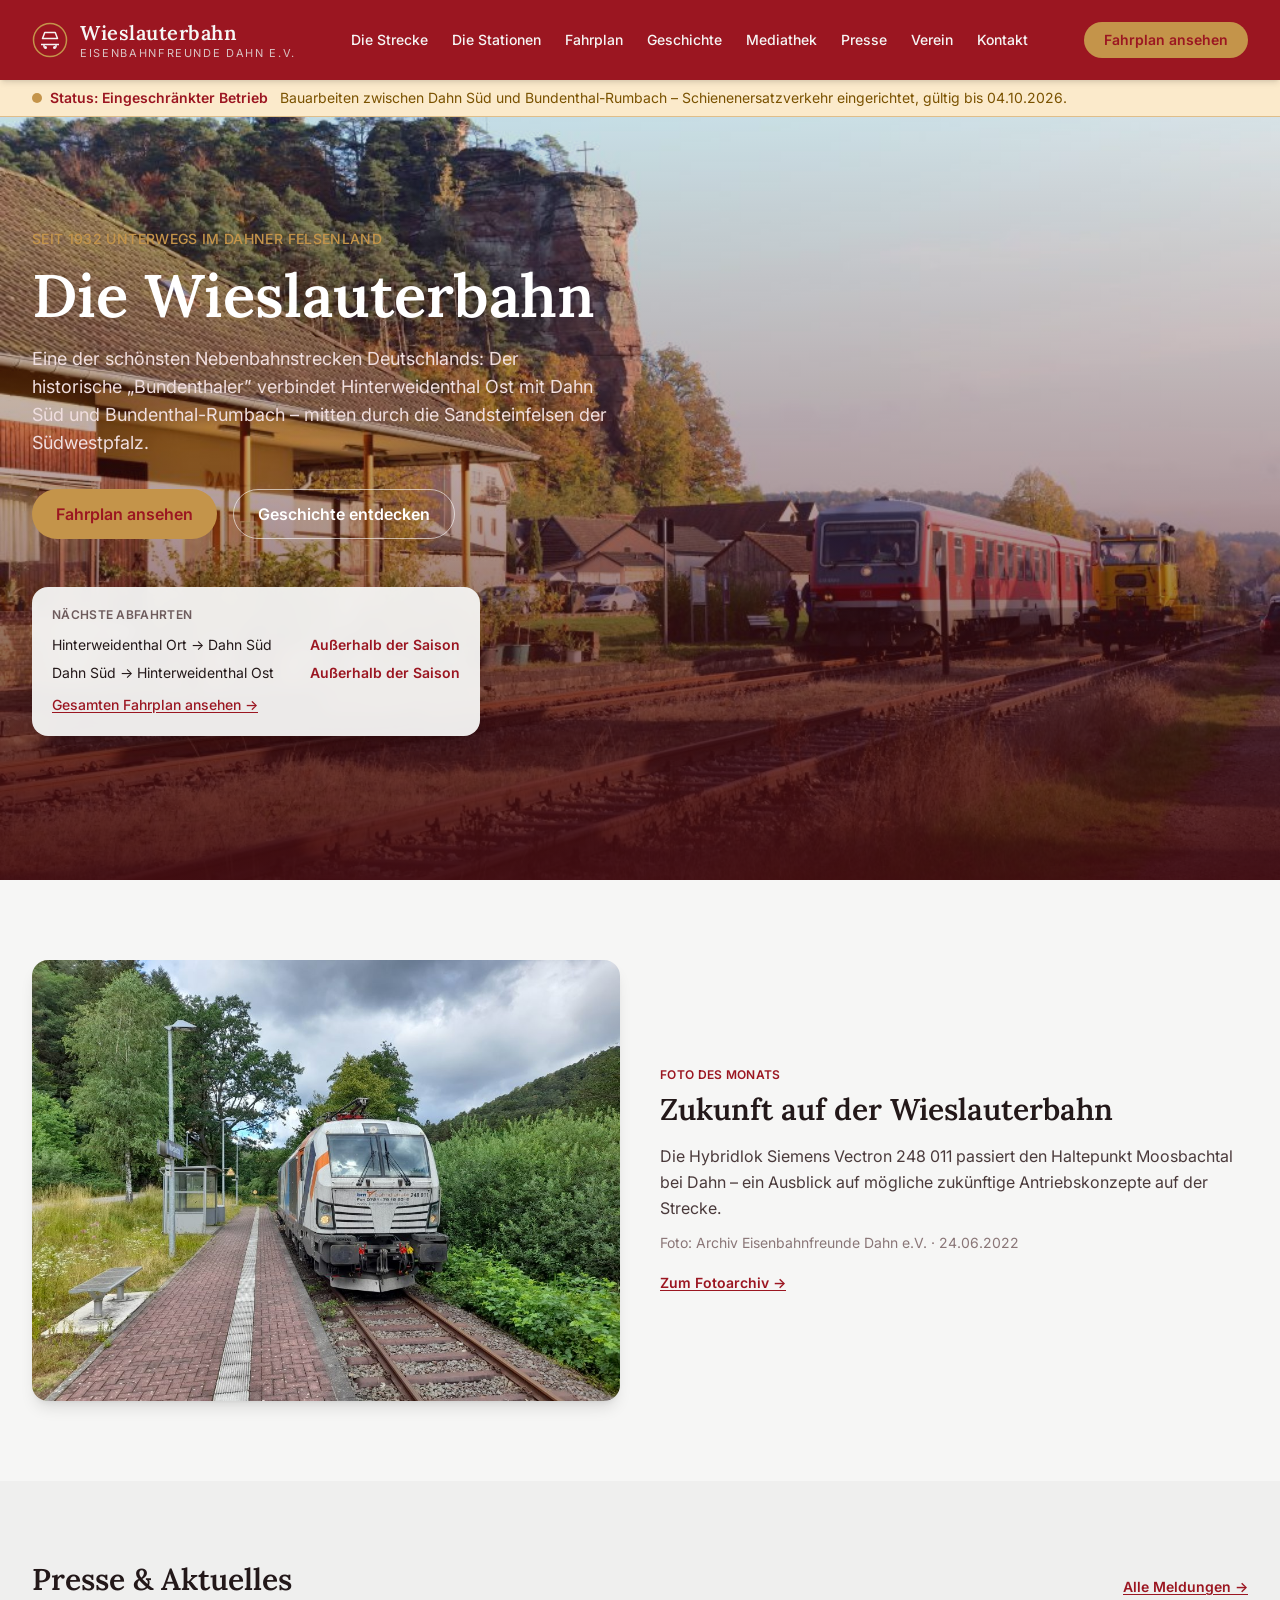
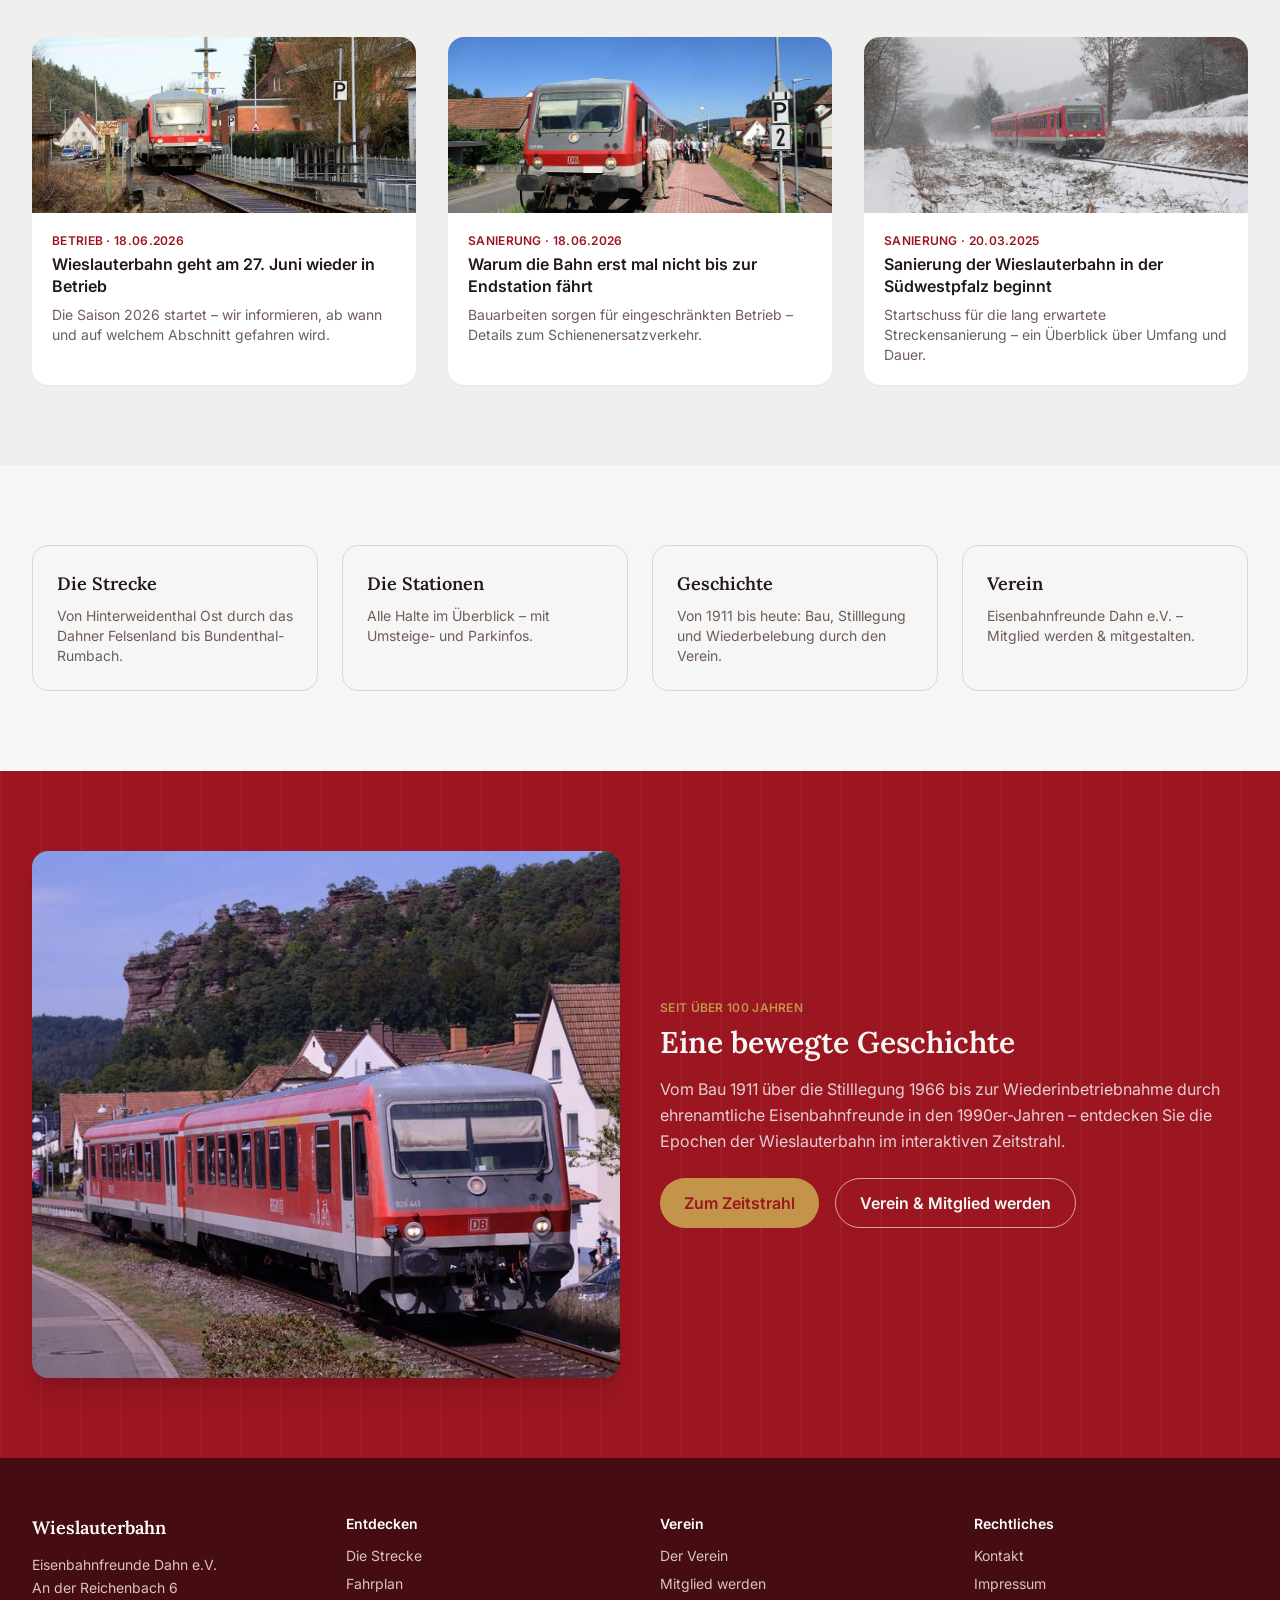
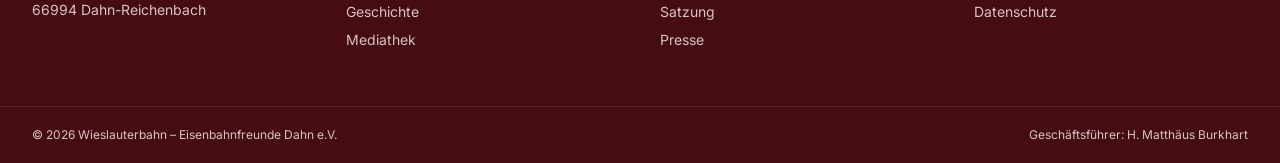
==== commit f9edf19c: "Add files via upload" ====
--- a/index.html
+++ b/index.html
@@ -62,13 +62,12 @@
 </header>
 
 <div class="bg-[#FCEFCB] border-b border-[#E9B44C]/50" role="status">
-  <div class="max-w-7xl mx-auto px-4 sm:px-6 lg:px-8 py-3 flex flex-wrap items-center gap-3 text-sm">
+  <div class="max-w-7xl mx-auto px-4 sm:px-6 lg:px-8 py-2 flex flex-wrap items-center gap-3 text-sm">
     <span class="inline-flex items-center gap-2 font-semibold text-[#8A5A00]">
       <svg width="10" height="10" viewBox="0 0 10 10" aria-hidden="true"><circle cx="5" cy="5" r="5" class="status-dot"/></svg>
       Status: Eingeschränkter Betrieb
     </span>
-    <span class="text-[#5c4a1f]">Bauarbeiten zwischen Dahn Süd und Bundenthal-Riedalben – Schienenersatzverkehr eingerichtet, gültig bis 04.10.2026.</span>
-    <a href="fahrplan.html" class="ml-auto font-medium underline underline-offset-2 hover:text-[#8A5A00] whitespace-nowrap">Details &amp; Ersatzverkehr →</a>
+    <span class="text-[#5c4a1f]">Bauarbeiten zwischen Dahn Süd und Bundenthal-Rumbach – Schienenersatzverkehr eingerichtet, gültig bis 04.10.2026.</span>
   </div>
 </div>
 
@@ -84,7 +83,7 @@
       <h1 class="font-serif-brand text-4xl sm:text-6xl text-white font-semibold max-w-2xl leading-tight">Die Wieslauterbahn</h1>
       <p class="mt-5 max-w-xl text-[#E7EEE4] text-base sm:text-lg">
         Eine der schönsten Nebenbahnstrecken Deutschlands: Der historische „Bundenthaler” verbindet Hinterweidenthal Ost mit
-        Dahn Süd und Bundenthal-Riedalben – mitten durch die Sandsteinfelsen der Südwestpfalz.
+        Dahn Süd und Bundenthal-Rumbach – mitten durch die Sandsteinfelsen der Südwestpfalz.
       </p>
       <div class="mt-8 flex flex-wrap gap-4">
         <a href="fahrplan.html" class="inline-flex items-center rounded-full bg-[#E9B44C] text-[#1F3A2E] px-6 py-3 font-semibold hover:bg-[#f0c46c] transition-colors">Fahrplan ansehen</a>
@@ -170,7 +169,7 @@
     <div class="grid sm:grid-cols-2 lg:grid-cols-4 gap-6">
       <a href="die-strecke.html" class="group rounded-2xl border border-[#D9CFB8] p-6 hover:border-[#1F3A2E] transition-colors">
         <h3 class="font-serif-brand text-lg font-semibold mb-2">Die Strecke</h3>
-        <p class="text-sm text-[#5b6b5f]">Von Hinterweidenthal Ost durch das Dahner Felsenland bis Bundenthal-Riedalben.</p>
+        <p class="text-sm text-[#5b6b5f]">Von Hinterweidenthal Ost durch das Dahner Felsenland bis Bundenthal-Rumbach.</p>
       </a>
       <a href="die-stationen.html" class="group rounded-2xl border border-[#D9CFB8] p-6 hover:border-[#1F3A2E] transition-colors">
         <h3 class="font-serif-brand text-lg font-semibold mb-2">Die Stationen</h3>
--- a/styles.css
+++ b/styles.css
@@ -1113,6 +1113,16 @@
   cursor:pointer
 }
 
+.gallery-trigger.press-scan-thumb {
+  width:100%
+}
+
+@media (min-width: 640px) {
+  .gallery-trigger.press-scan-thumb {
+    width:12rem
+  }
+}
+
 .lightbox {
   position:fixed;
   inset:0;
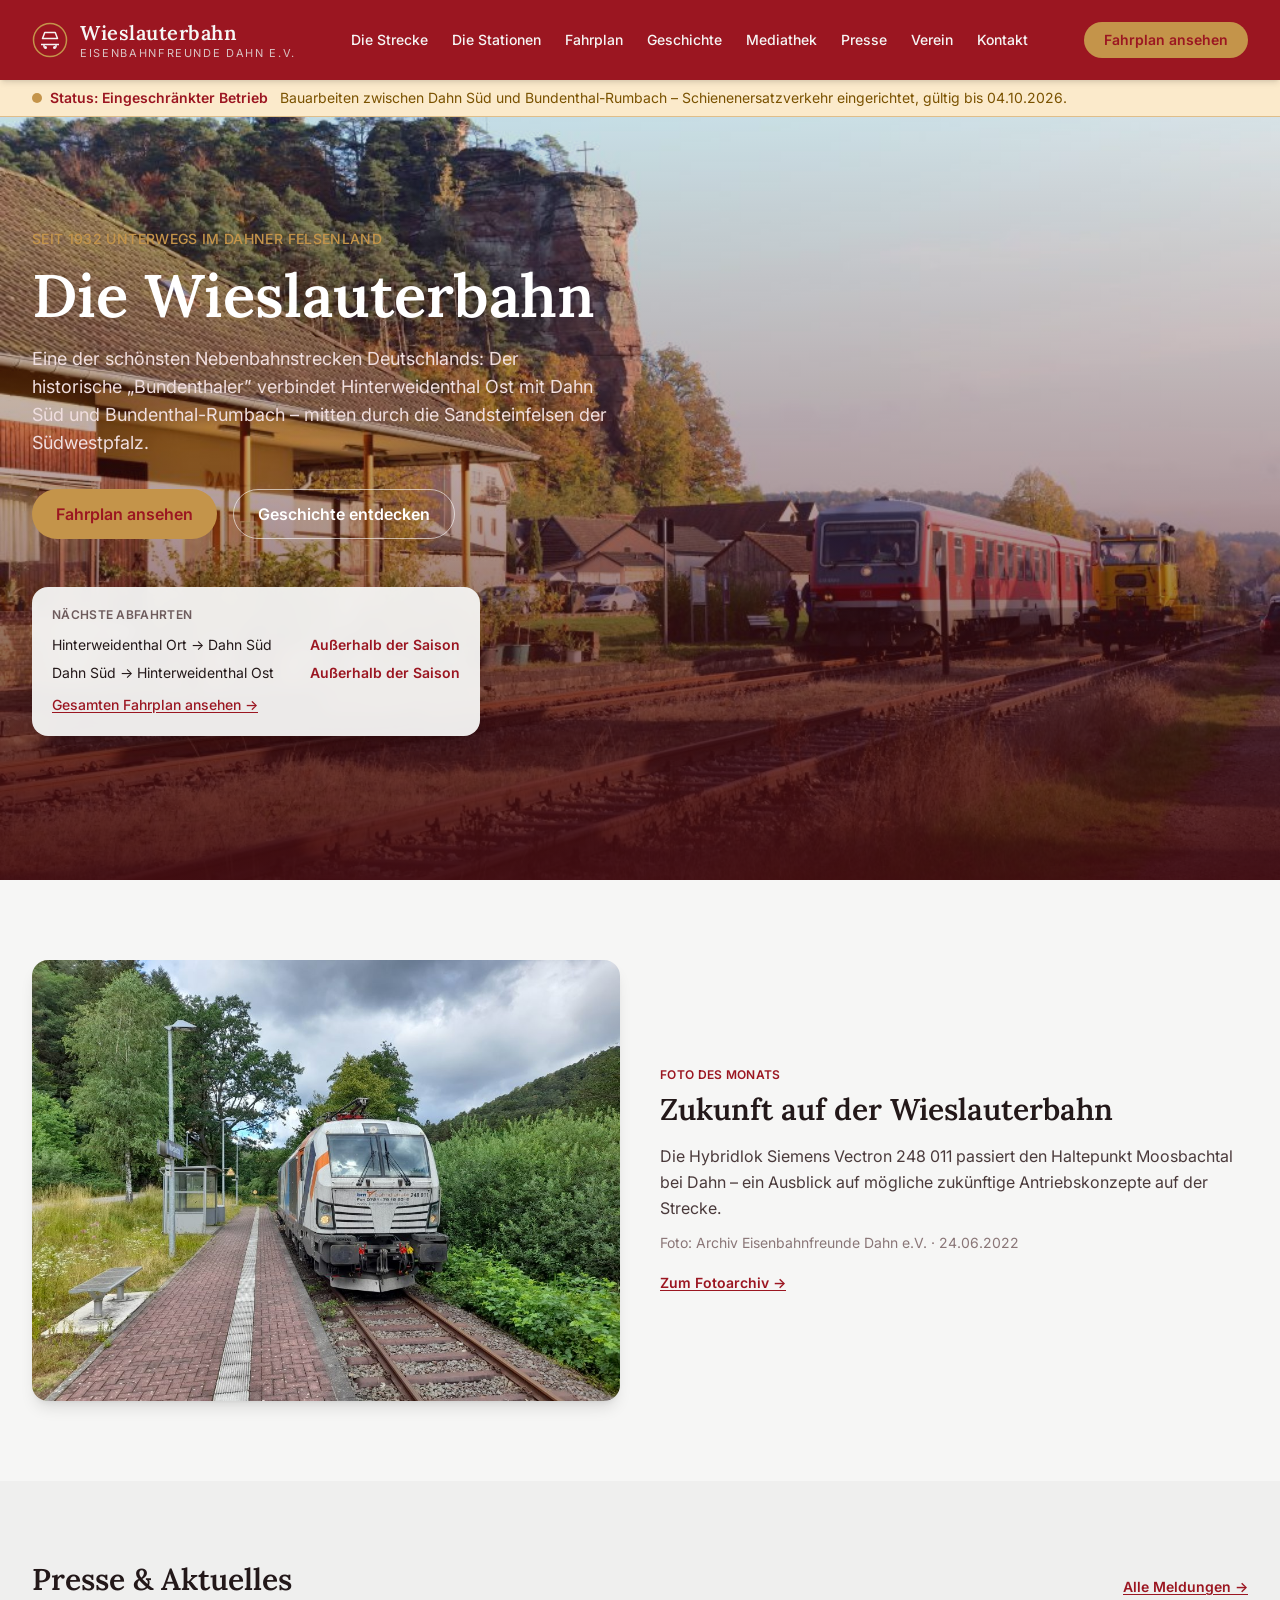
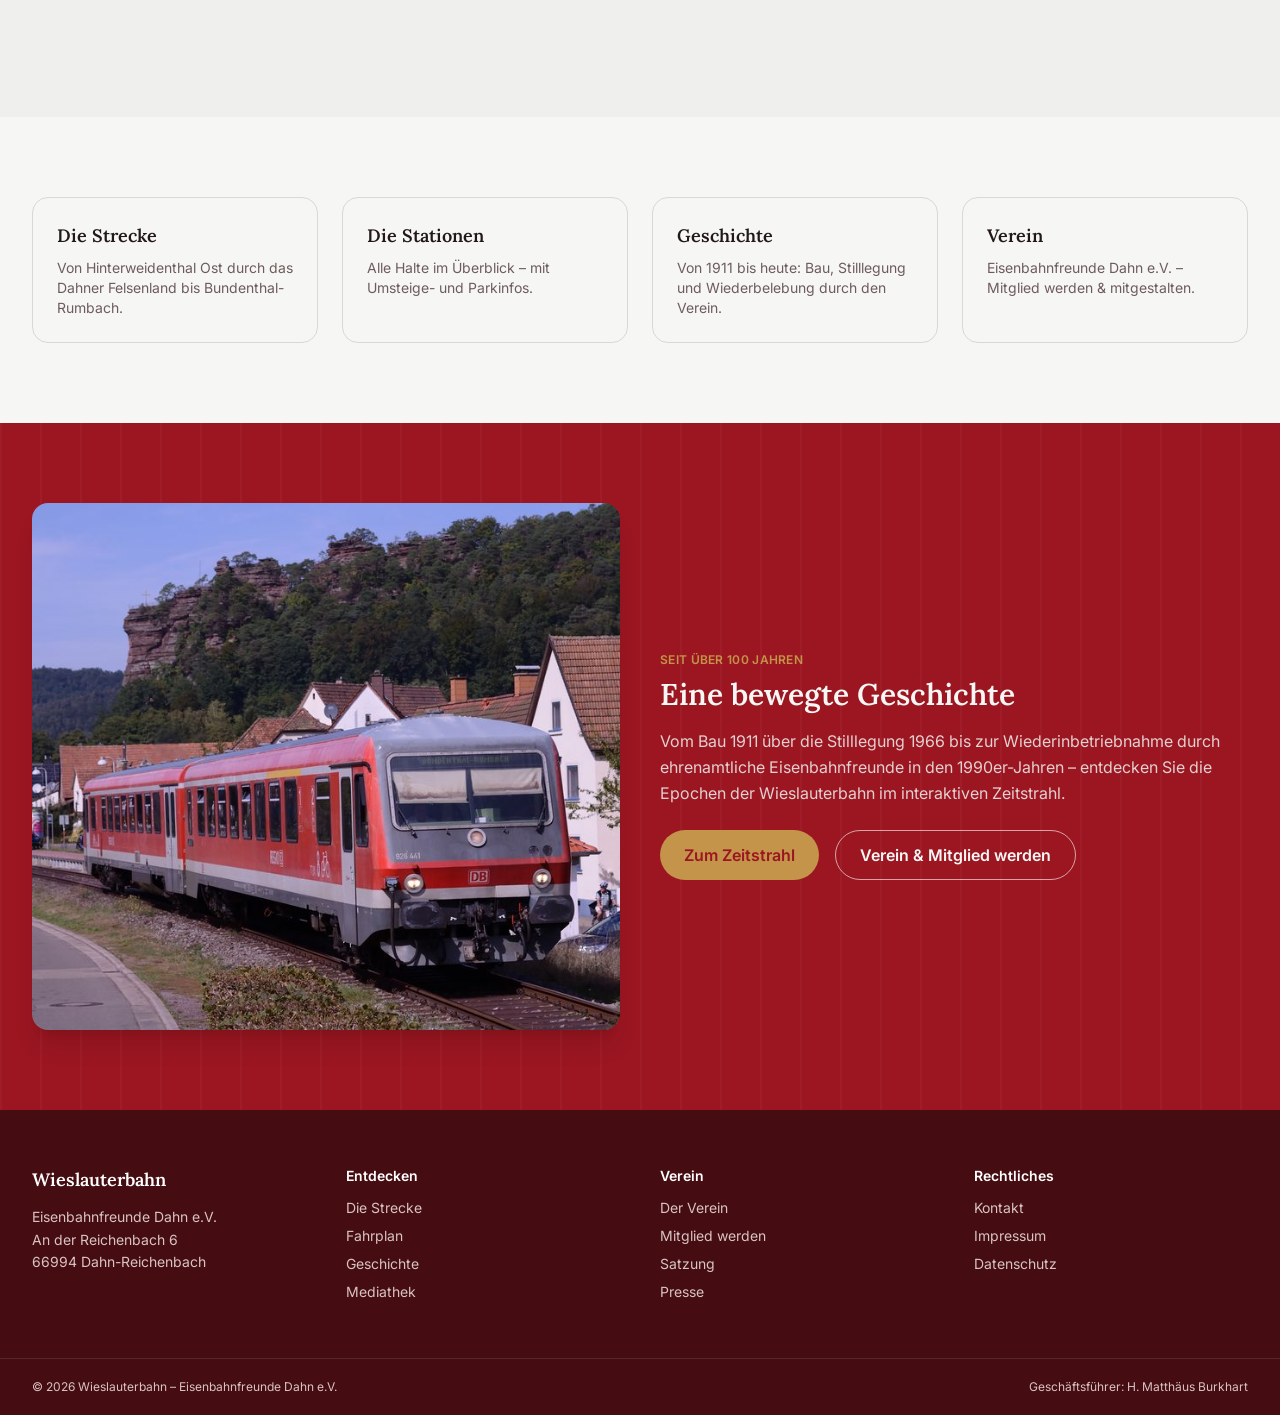
==== commit 323dd55f: "Add files via upload" ====
--- a/index.html
+++ b/index.html
@@ -61,15 +61,17 @@
   </nav>
 </header>
 
-<div class="bg-[#FCEFCB] border-b border-[#E9B44C]/50" role="status">
+<div id="statusBanner" class="bg-[#FCEFCB] border-b border-[#E9B44C]/50" role="status">
   <div class="max-w-7xl mx-auto px-4 sm:px-6 lg:px-8 py-2 flex flex-wrap items-center gap-3 text-sm">
-    <span class="inline-flex items-center gap-2 font-semibold text-[#8A5A00]">
-      <svg width="10" height="10" viewBox="0 0 10 10" aria-hidden="true"><circle cx="5" cy="5" r="5" class="status-dot"/></svg>
-      Status: Eingeschränkter Betrieb
+    <span class="inline-flex items-center gap-2 font-semibold text-[#8A5A00]" id="statusKurzSpan">
+      <svg width="10" height="10" viewBox="0 0 10 10" aria-hidden="true"><circle cx="5" cy="5" r="5" id="statusDot" class="status-dot"/></svg>
+      <span id="statusKurztext">Status: Eingeschränkter Betrieb</span>
     </span>
-    <span class="text-[#5c4a1f]">Bauarbeiten zwischen Dahn Süd und Bundenthal-Rumbach – Schienenersatzverkehr eingerichtet, gültig bis 04.10.2026.</span>
+    <span class="text-[#5c4a1f]" id="statusLangtext">Bauarbeiten zwischen Dahn Süd und Bundenthal-Rumbach – Schienenersatzverkehr eingerichtet, gültig bis 04.10.2026.</span>
   </div>
 </div>
+<script src="assets/status-daten.js"></script>
+<script src="assets/status-render.js"></script>
 
 <main id="main">
 
@@ -136,31 +138,8 @@
         <h2 class="font-serif-brand text-2xl sm:text-3xl font-semibold">Presse &amp; Aktuelles</h2>
         <a href="presse.html" class="text-sm font-semibold text-[#1F3A2E] underline underline-offset-2">Alle Meldungen →</a>
       </div>
-      <div class="grid sm:grid-cols-2 lg:grid-cols-3 gap-8">
-        <article class="bg-white rounded-2xl overflow-hidden shadow-sm hover:shadow-md transition-shadow">
-          <img src="assets/news1.jpg" alt="" loading="lazy" class="w-full h-44 object-cover">
-          <div class="p-5">
-            <p class="text-xs text-[#8A5A00] font-semibold uppercase tracking-wide mb-1">Betrieb · 18.06.2026</p>
-            <h3 class="font-semibold leading-snug mb-2">Wieslauterbahn geht am 27. Juni wieder in Betrieb</h3>
-            <p class="text-sm text-[#5b6b5f]">Die Saison 2026 startet – wir informieren, ab wann und auf welchem Abschnitt gefahren wird.</p>
-          </div>
-        </article>
-        <article class="bg-white rounded-2xl overflow-hidden shadow-sm hover:shadow-md transition-shadow">
-          <img src="assets/news2.jpg" alt="" loading="lazy" class="w-full h-44 object-cover">
-          <div class="p-5">
-            <p class="text-xs text-[#8A5A00] font-semibold uppercase tracking-wide mb-1">Sanierung · 18.06.2026</p>
-            <h3 class="font-semibold leading-snug mb-2">Warum die Bahn erst mal nicht bis zur Endstation fährt</h3>
-            <p class="text-sm text-[#5b6b5f]">Bauarbeiten sorgen für eingeschränkten Betrieb – Details zum Schienenersatzverkehr.</p>
-          </div>
-        </article>
-        <article class="bg-white rounded-2xl overflow-hidden shadow-sm hover:shadow-md transition-shadow">
-          <img src="assets/news3.jpg" alt="" loading="lazy" class="w-full h-44 object-cover">
-          <div class="p-5">
-            <p class="text-xs text-[#8A5A00] font-semibold uppercase tracking-wide mb-1">Sanierung · 20.03.2025</p>
-            <h3 class="font-semibold leading-snug mb-2">Sanierung der Wieslauterbahn in der Südwestpfalz beginnt</h3>
-            <p class="text-sm text-[#5b6b5f]">Startschuss für die lang erwartete Streckensanierung – ein Überblick über Umfang und Dauer.</p>
-          </div>
-        </article>
+      <div class="grid sm:grid-cols-2 lg:grid-cols-3 gap-8" id="presseIndexListe">
+        <!-- Wird automatisch aus assets/presse-daten.js befüllt (die 3 neuesten Meldungen), siehe presse-render.js. -->
       </div>
     </div>
   </section>
@@ -247,6 +226,8 @@
   </div>
 </footer>
 
+<script src="assets/presse-daten.js"></script>
+<script src="assets/presse-render.js"></script>
 <script src="assets/fahrplan-daten.js"></script>
 <script>
   var menuBtn = document.getElementById('menuBtn');
@@ -259,8 +240,15 @@
     });
   }
 
+  // Berechnet/aktualisiert die Box "Nächste Abfahrten". Wird einmal beim Laden
+  // der Seite ausgeführt und danach automatisch alle 60 Sekunden wiederholt --
+  // sonst bliebe die Anzeige auf dem Stand des Seitenaufrufs "eingefroren" und
+  // würde falsch, sobald die zuerst berechnete Abfahrt längst vorbei ist
+  // (z. B. wenn die Seite morgens geöffnet und den ganzen Tag über nicht neu
+  // geladen wird).
   var abfahrtenListe = document.querySelectorAll('#naechsteAbfahrten li[data-von]');
-  if (abfahrtenListe.length && window.WLB_FAHRPLAN) {
+  function renderNaechsteAbfahrten() {
+    if (!abfahrtenListe.length || !window.WLB_FAHRPLAN) return;
     var jetzt = new Date();
     abfahrtenListe.forEach(function (li) {
       var von = li.getAttribute('data-von');
@@ -277,6 +265,8 @@
       if (zeitEl) zeitEl.textContent = ergebnis.zeit + ' Uhr';
     });
   }
+  renderNaechsteAbfahrten();
+  setInterval(renderNaechsteAbfahrten, 60000);
 </script>
 
 </body>
--- a/styles.css
+++ b/styles.css
@@ -1162,6 +1162,58 @@
   box-shadow:0 20px 25px -5px rgba(0,0,0,.3)
 }
 
+.lightbox-image-wrap {
+  position:relative;
+  display:flex;
+  align-items:center;
+  justify-content:center;
+  width:100%
+}
+
+.lightbox-prev,
+.lightbox-next {
+  position:absolute;
+  top:50%;
+  transform:translateY(-50%);
+  width:2.75rem;
+  height:2.75rem;
+  border-radius:9999px;
+  border:0;
+  background:rgb(var(--wlb-primary-darkest)/.55);
+  color:rgb(var(--wlb-bg));
+  font-size:1.75rem;
+  line-height:1;
+  cursor:pointer;
+  display:flex;
+  align-items:center;
+  justify-content:center
+}
+
+.lightbox-prev:hover,
+.lightbox-next:hover {
+  background:rgb(var(--wlb-primary-darkest)/.8)
+}
+
+.lightbox-prev {
+  left:.75rem
+}
+
+.lightbox-next {
+  right:.75rem
+}
+
+.lightbox-prev[hidden],
+.lightbox-next[hidden] {
+  display:none
+}
+
+.lightbox-zaehler {
+  color:rgb(var(--wlb-bg)/.75);
+  font-size:.75rem;
+  text-align:center;
+  margin-top:.35rem
+}
+
 .lightbox-caption {
   color:rgb(var(--wlb-bg));
   font-size:.875rem;
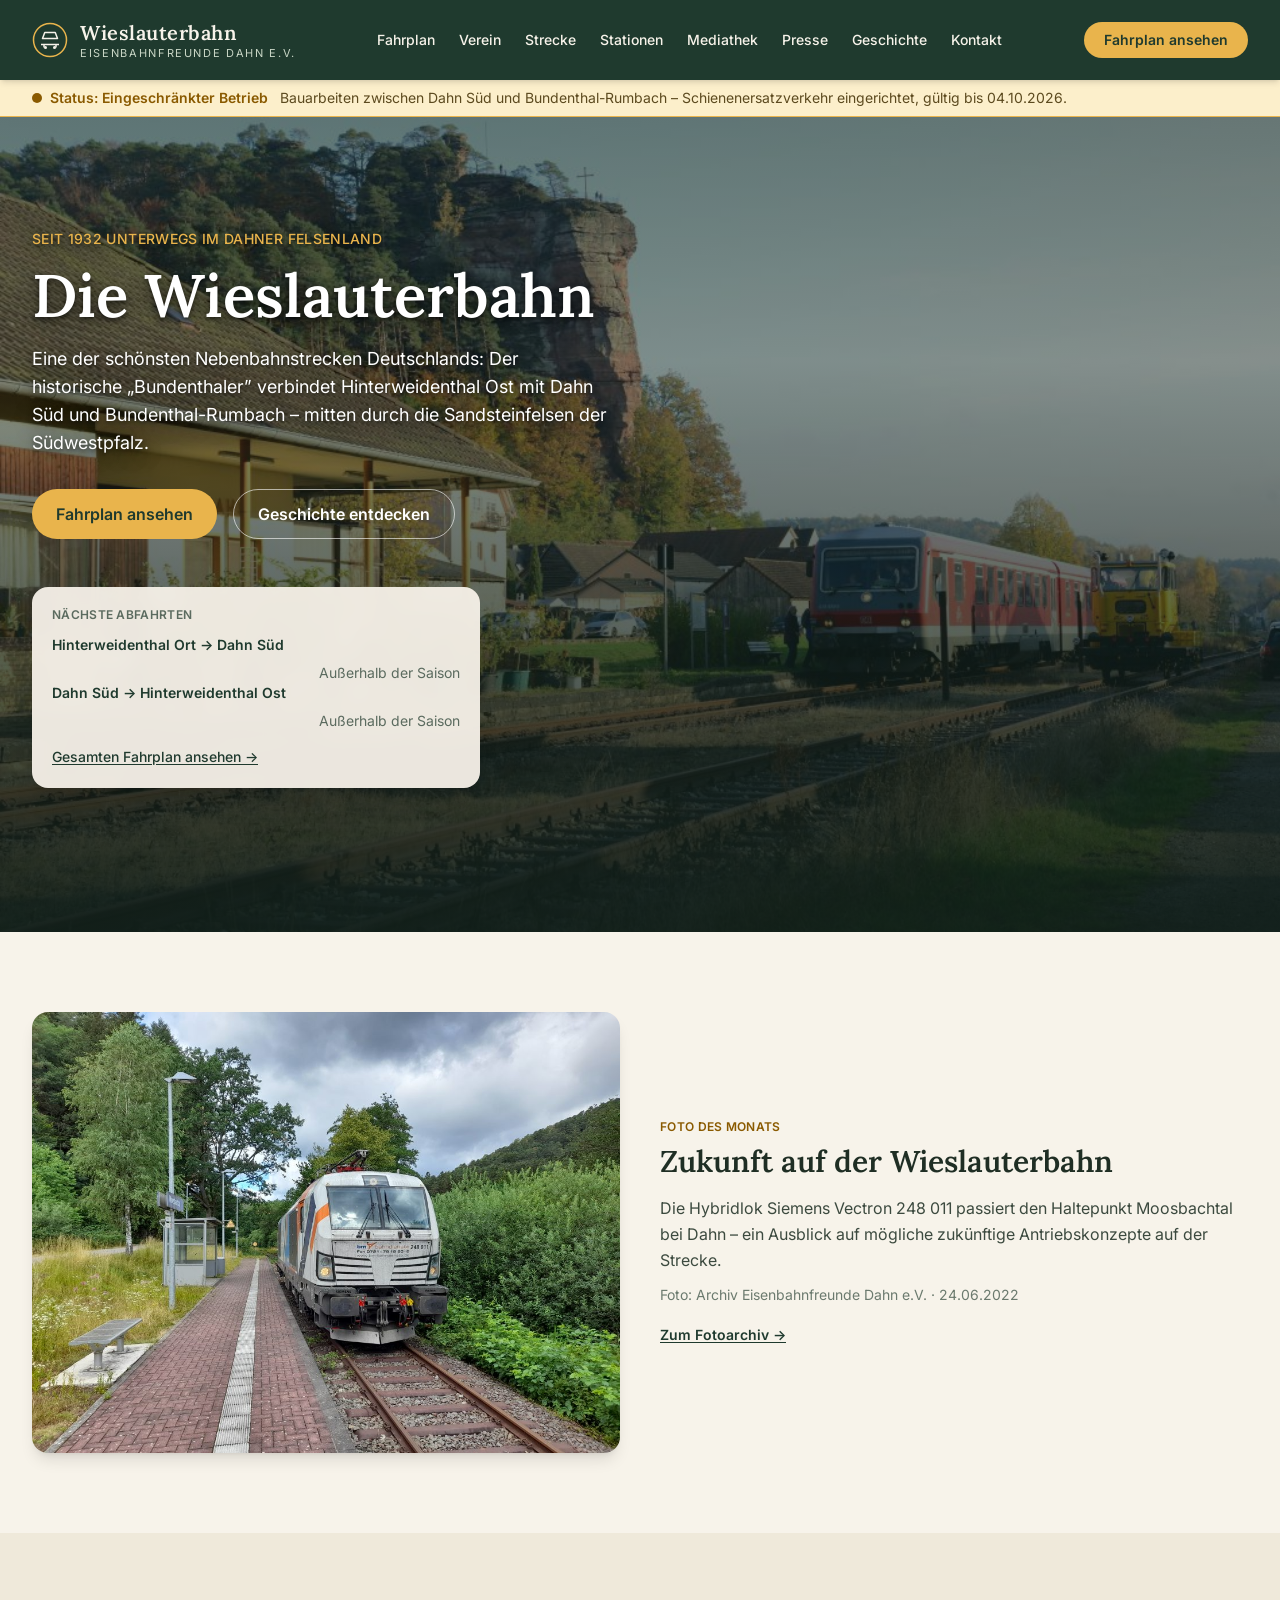
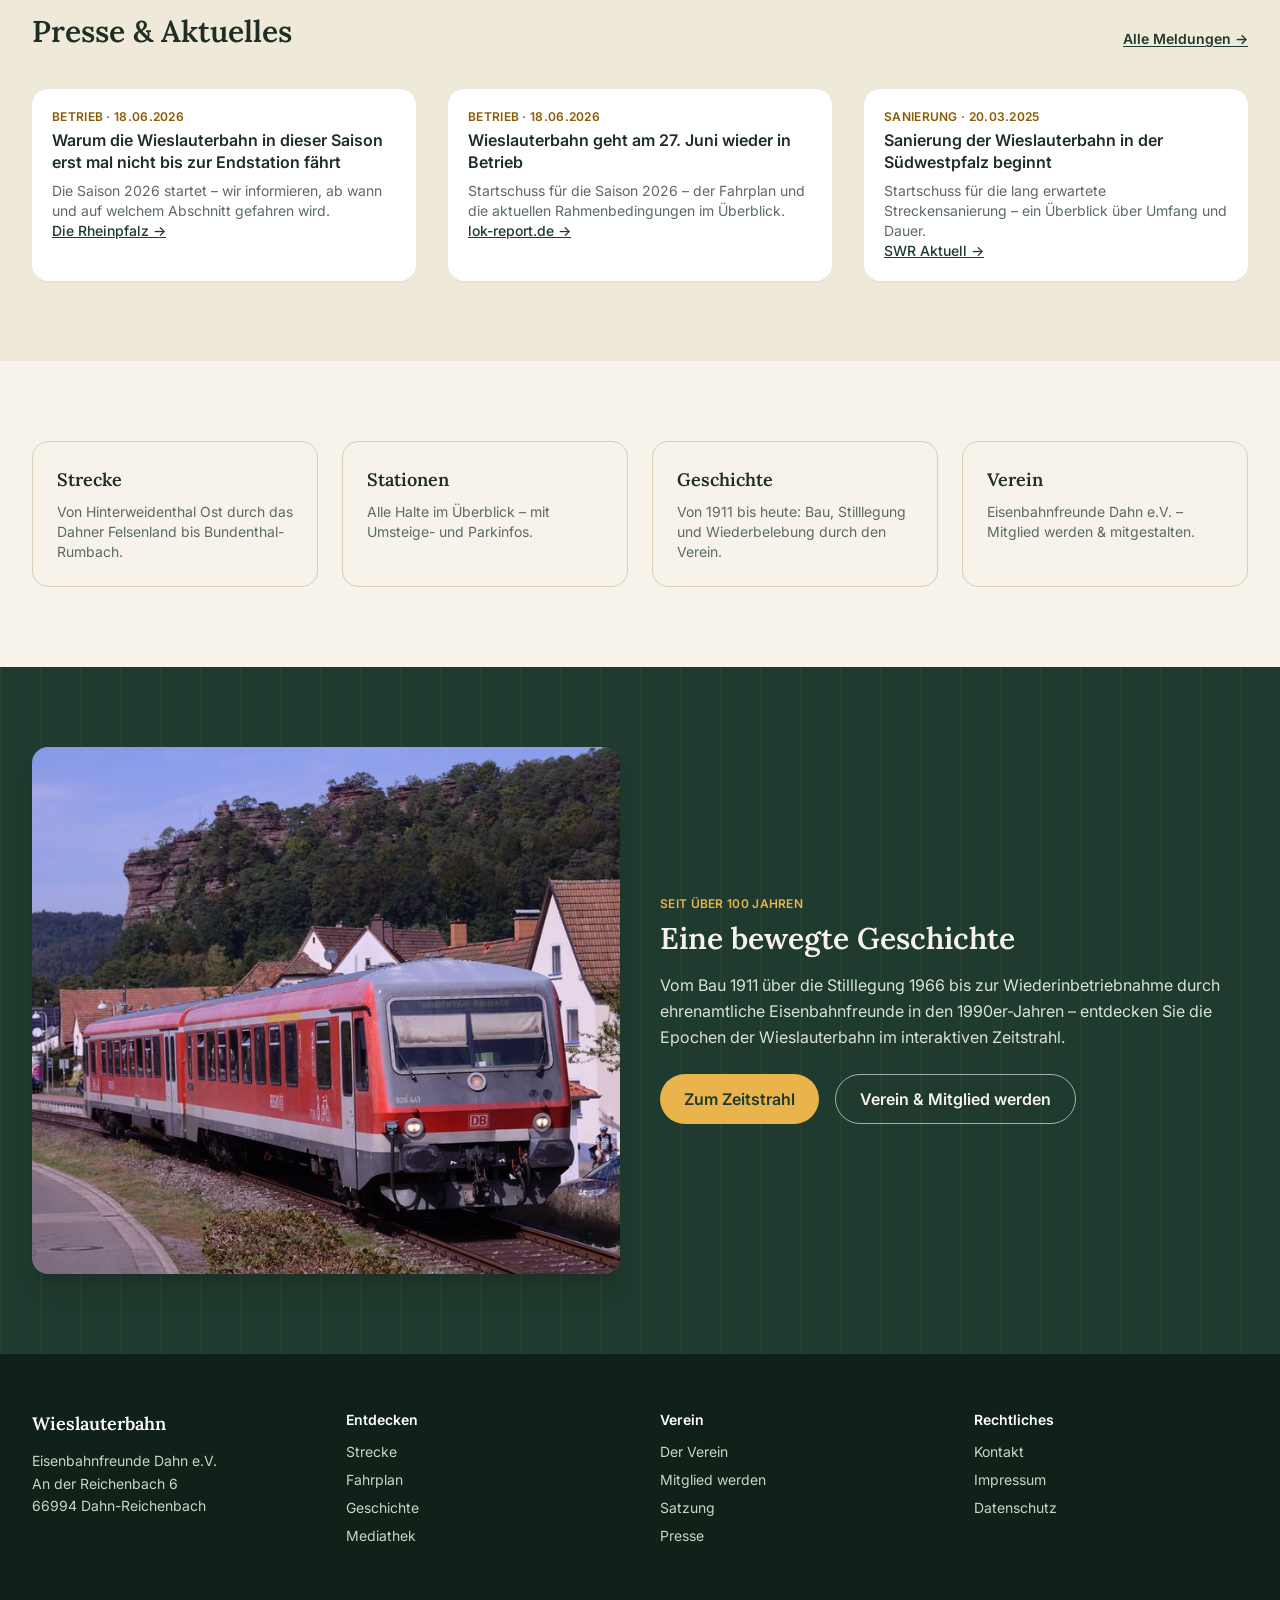
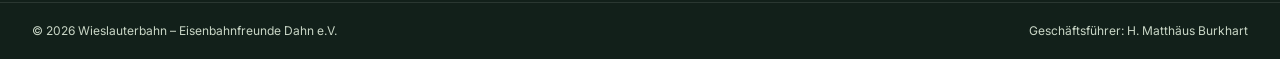
==== commit f34184a5: "Farbschema gewechselt (rot -> grün)" ====
--- a/index.html
+++ b/index.html
@@ -5,7 +5,7 @@
 <meta name="viewport" content="width=device-width, initial-scale=1.0">
 <meta name="description" content="Offizielle Website der Wieslauterbahn im Dahner Felsenland – Fahrplan, Geschichte, Fotoarchiv und Aktuelles der Eisenbahnfreunde Dahn e.V.">
 <title>Startseite – Wieslauterbahn</title>
-<link rel="icon" type="image/svg+xml" href="data:image/svg+xml,%3Csvg xmlns='http://www.w3.org/2000/svg' viewBox='0 0 48 48'%3E%3Ccircle cx='24' cy='24' r='23' fill='%239B1621'/%3E%3Cpath d='M12 30 h24 M16 30 v4 M32 30 v4 M14 22 h20 l-3-8 h-14 z' stroke='%23F6F6F5' stroke-width='2.5' fill='none' stroke-linejoin='round'/%3E%3Ccircle cx='18' cy='34' r='2' fill='%23F6F6F5'/%3E%3Ccircle cx='30' cy='34' r='2' fill='%23F6F6F5'/%3E%3C/svg%3E">
+<link rel="icon" type="image/svg+xml" href="data:image/svg+xml,%3Csvg xmlns='http://www.w3.org/2000/svg' viewBox='0 0 48 48'%3E%3Ccircle cx='24' cy='24' r='23' fill='%231F3A2E'/%3E%3Cpath d='M12 30 h24 M16 30 v4 M32 30 v4 M14 22 h20 l-3-8 h-14 z' stroke='%23F7F3EA' stroke-width='2.5' fill='none' stroke-linejoin='round'/%3E%3Ccircle cx='18' cy='34' r='2' fill='%23F7F3EA'/%3E%3Ccircle cx='30' cy='34' r='2' fill='%23F7F3EA'/%3E%3C/svg%3E">
 <link rel="stylesheet" href="styles.css">
 <link rel="preconnect" href="https://fonts.googleapis.com">
 <link href="https://fonts.googleapis.com/css2?family=Lora:ital,wght@0,400;0,600;1,400&family=Inter:wght@400;500;600;700&display=swap" rel="stylesheet">
@@ -19,10 +19,10 @@
     <div class="flex items-center justify-between h-20">
       <a href="index.html" class="flex items-center gap-3">
         <svg width="36" height="36" viewBox="0 0 48 48" fill="none" aria-hidden="true">
-          <circle cx="24" cy="24" r="22" class="logo-ring" stroke-width="2"/>
-          <path d="M12 30 h24 M16 30 v4 M32 30 v4 M14 22 h20 l-3-8 h-14 z" class="logo-mark" stroke-width="2" fill="none" stroke-linejoin="round"/>
-          <circle cx="18" cy="34" r="2" class="logo-dot"/>
-          <circle cx="30" cy="34" r="2" class="logo-dot"/>
+          <circle cx="24" cy="24" r="22" stroke="#E9B44C" stroke-width="2"/>
+          <path d="M12 30 h24 M16 30 v4 M32 30 v4 M14 22 h20 l-3-8 h-14 z" stroke="#F7F3EA" stroke-width="2" fill="none" stroke-linejoin="round"/>
+          <circle cx="18" cy="34" r="2" fill="#F7F3EA"/>
+          <circle cx="30" cy="34" r="2" fill="#F7F3EA"/>
         </svg>
         <span class="leading-tight">
           <span class="block font-serif-brand text-xl font-semibold tracking-wide">Wieslauterbahn</span>
@@ -31,13 +31,13 @@
       </a>
 
       <nav class="hidden lg:flex items-center gap-6 text-sm font-medium" aria-label="Hauptnavigation">
-        <a href="die-strecke.html" class="hover:text-[#E9B44C] transition-colors">Die Strecke</a>
-        <a href="die-stationen.html" class="hover:text-[#E9B44C] transition-colors">Die Stationen</a>
         <a href="fahrplan.html" class="hover:text-[#E9B44C] transition-colors">Fahrplan</a>
-        <a href="geschichte.html" class="hover:text-[#E9B44C] transition-colors">Geschichte</a>
+        <a href="verein.html" class="hover:text-[#E9B44C] transition-colors">Verein</a>
+        <a href="strecke.html" class="hover:text-[#E9B44C] transition-colors">Strecke</a>
+        <a href="stationen.html" class="hover:text-[#E9B44C] transition-colors">Stationen</a>
         <a href="mediathek.html" class="hover:text-[#E9B44C] transition-colors">Mediathek</a>
         <a href="presse.html" class="hover:text-[#E9B44C] transition-colors">Presse</a>
-        <a href="verein.html" class="hover:text-[#E9B44C] transition-colors">Verein</a>
+        <a href="geschichte.html" class="hover:text-[#E9B44C] transition-colors">Geschichte</a>
         <a href="kontakt.html" class="hover:text-[#E9B44C] transition-colors">Kontakt</a>
       </nav>
 
@@ -50,13 +50,13 @@
     </div>
   </div>
   <nav id="mobileMenu" class="hidden lg:hidden bg-[#17291F] px-4 pb-4 text-sm" aria-label="Mobile Navigation">
-    <a href="die-strecke.html" class="block py-2 border-b border-white/10 ">Die Strecke</a>
-    <a href="die-stationen.html" class="block py-2 border-b border-white/10 ">Die Stationen</a>
     <a href="fahrplan.html" class="block py-2 border-b border-white/10 ">Fahrplan</a>
-    <a href="geschichte.html" class="block py-2 border-b border-white/10 ">Geschichte</a>
+    <a href="verein.html" class="block py-2 border-b border-white/10 ">Verein</a>
+    <a href="strecke.html" class="block py-2 border-b border-white/10 ">Strecke</a>
+    <a href="stationen.html" class="block py-2 border-b border-white/10 ">Stationen</a>
     <a href="mediathek.html" class="block py-2 border-b border-white/10 ">Mediathek</a>
     <a href="presse.html" class="block py-2 border-b border-white/10 ">Presse</a>
-    <a href="verein.html" class="block py-2 border-b border-white/10 ">Verein</a>
+    <a href="geschichte.html" class="block py-2 border-b border-white/10 ">Geschichte</a>
     <a href="kontakt.html" class="block py-2 border-b border-white/10 ">Kontakt</a>
   </nav>
 </header>
@@ -64,7 +64,7 @@
 <div id="statusBanner" class="bg-[#FCEFCB] border-b border-[#E9B44C]/50" role="status">
   <div class="max-w-7xl mx-auto px-4 sm:px-6 lg:px-8 py-2 flex flex-wrap items-center gap-3 text-sm">
     <span class="inline-flex items-center gap-2 font-semibold text-[#8A5A00]" id="statusKurzSpan">
-      <svg width="10" height="10" viewBox="0 0 10 10" aria-hidden="true"><circle cx="5" cy="5" r="5" id="statusDot" class="status-dot"/></svg>
+      <svg width="10" height="10" viewBox="0 0 10 10" aria-hidden="true"><circle cx="5" cy="5" r="5" id="statusDot" fill="#E9A400"/></svg>
       <span id="statusKurztext">Status: Eingeschränkter Betrieb</span>
     </span>
     <span class="text-[#5c4a1f]" id="statusLangtext">Bauarbeiten zwischen Dahn Süd und Bundenthal-Rumbach – Schienenersatzverkehr eingerichtet, gültig bis 04.10.2026.</span>
@@ -78,12 +78,12 @@
   <section class="relative overflow-hidden">
     <div class="absolute inset-0">
       <img src="assets/hero.jpg" alt="Regionalbahn der Wieslauterbahn am Bahnhof Dahn Süd vor den Sandstein-Felsen des Dahner Felsenlands im Herbst" class="w-full h-full object-cover">
-      <div class="absolute inset-0 bg-gradient-to-t from-[#12201A]/90 via-[#12201A]/40 to-[#12201A]/10"></div>
+      <div class="absolute inset-0 hero-scrim"></div>
     </div>
     <div class="relative max-w-7xl mx-auto px-4 sm:px-6 lg:px-8 pt-20 pb-28 sm:pt-28 sm:pb-36">
-      <p class="text-[#E9B44C] font-medium tracking-wide uppercase text-xs sm:text-sm mb-4">Seit 1932 unterwegs im Dahner Felsenland</p>
-      <h1 class="font-serif-brand text-4xl sm:text-6xl text-white font-semibold max-w-2xl leading-tight">Die Wieslauterbahn</h1>
-      <p class="mt-5 max-w-xl text-[#E7EEE4] text-base sm:text-lg">
+      <p class="hero-text-shadow text-[#E9B44C] font-medium tracking-wide uppercase text-xs sm:text-sm mb-4">Seit 1932 unterwegs im Dahner Felsenland</p>
+      <h1 class="hero-text-shadow font-serif-brand text-4xl sm:text-6xl text-white font-semibold max-w-2xl leading-tight">Die Wieslauterbahn</h1>
+      <p class="hero-text-shadow mt-5 max-w-xl text-white text-base sm:text-lg">
         Eine der schönsten Nebenbahnstrecken Deutschlands: Der historische „Bundenthaler” verbindet Hinterweidenthal Ost mit
         Dahn Süd und Bundenthal-Rumbach – mitten durch die Sandsteinfelsen der Südwestpfalz.
       </p>
@@ -92,25 +92,20 @@
         <a href="geschichte.html" class="inline-flex items-center rounded-full border border-white/60 text-white px-6 py-3 font-semibold hover:bg-white/10 transition-colors">Geschichte entdecken</a>
       </div>
 
-      <div class="mt-12 max-w-md bg-[#F7F3EA]/95 backdrop-blur rounded-2xl shadow-xl p-5">
+      <div class="mt-12 max-w-md sm:max-w-lg bg-[#F7F3EA]/95 backdrop-blur rounded-2xl shadow-xl p-5">
         <p class="text-xs font-semibold uppercase tracking-wide text-[#5b6b5f] mb-3">Nächste Abfahrten</p>
-        <ul class="space-y-2 text-sm" id="naechsteAbfahrten">
-          <li class="flex items-center justify-between" data-von="Hinterweidenthal Ort" data-nach="Dahn Süd">
-            <span>
-              <span class="block text-xs font-semibold uppercase tracking-wide text-[#8A5A00] js-abfahrt-label">Heute</span>
-              Hinterweidenthal Ort → Dahn Süd
-            </span>
-            <span class="font-semibold text-[#1F3A2E] js-abfahrt-zeit">10:32 Uhr</span>
-          </li>
-          <li class="flex items-center justify-between" data-von="Dahn Süd" data-nach="Hinterweidenthal Ost">
-            <span>
-              <span class="block text-xs font-semibold uppercase tracking-wide text-[#8A5A00] js-abfahrt-label">Heute</span>
-              Dahn Süd → Hinterweidenthal Ost
-            </span>
-            <span class="font-semibold text-[#1F3A2E] js-abfahrt-zeit">12:05 Uhr</span>
-          </li>
-        </ul>
-        <a href="fahrplan.html" class="mt-3 inline-block text-sm font-medium text-[#1F3A2E] underline underline-offset-2">Gesamten Fahrplan ansehen →</a>
+        <!-- Die beiden folgenden Zeilen legen NUR fest, WELCHE zwei Richtungen
+             gezeigt werden (data-von/data-nach) - das ist bewusst weiterhin fest
+             hinterlegt, siehe Kommentar beim Render-Skript unten. Der komplette
+             sichtbare Inhalt jeder Zeile (Richtungstext, Heute/Morgen/Datum,
+             alle Uhrzeiten) wird erst von renderNaechsteAbfahrten() aus
+             assets/fahrplan-daten.js erzeugt - hier steht dafür kein Festwert
+             mehr im HTML. -->
+        <div class="space-y-4 text-sm" id="naechsteAbfahrten">
+          <div data-von="Hinterweidenthal Ort" data-nach="Dahn Süd"></div>
+          <div data-von="Dahn Süd" data-nach="Hinterweidenthal Ost"></div>
+        </div>
+        <a href="fahrplan.html" class="mt-4 inline-block text-sm font-medium text-[#1F3A2E] underline underline-offset-2">Gesamten Fahrplan ansehen →</a>
       </div>
     </div>
   </section>
@@ -146,12 +141,12 @@
 
   <section class="max-w-7xl mx-auto px-4 sm:px-6 lg:px-8 py-16 sm:py-20">
     <div class="grid sm:grid-cols-2 lg:grid-cols-4 gap-6">
-      <a href="die-strecke.html" class="group rounded-2xl border border-[#D9CFB8] p-6 hover:border-[#1F3A2E] transition-colors">
-        <h3 class="font-serif-brand text-lg font-semibold mb-2">Die Strecke</h3>
+      <a href="strecke.html" class="group rounded-2xl border border-[#D9CFB8] p-6 hover:border-[#1F3A2E] transition-colors">
+        <h3 class="font-serif-brand text-lg font-semibold mb-2">Strecke</h3>
         <p class="text-sm text-[#5b6b5f]">Von Hinterweidenthal Ost durch das Dahner Felsenland bis Bundenthal-Rumbach.</p>
       </a>
-      <a href="die-stationen.html" class="group rounded-2xl border border-[#D9CFB8] p-6 hover:border-[#1F3A2E] transition-colors">
-        <h3 class="font-serif-brand text-lg font-semibold mb-2">Die Stationen</h3>
+      <a href="stationen.html" class="group rounded-2xl border border-[#D9CFB8] p-6 hover:border-[#1F3A2E] transition-colors">
+        <h3 class="font-serif-brand text-lg font-semibold mb-2">Stationen</h3>
         <p class="text-sm text-[#5b6b5f]">Alle Halte im Überblick – mit Umsteige- und Parkinfos.</p>
       </a>
       <a href="geschichte.html" class="group rounded-2xl border border-[#D9CFB8] p-6 hover:border-[#1F3A2E] transition-colors">
@@ -194,7 +189,7 @@
     <div>
       <p class="font-semibold text-white mb-3">Entdecken</p>
       <ul class="space-y-2">
-        <li><a href="die-strecke.html" class="hover:text-white">Die Strecke</a></li>
+        <li><a href="strecke.html" class="hover:text-white">Strecke</a></li>
         <li><a href="fahrplan.html" class="hover:text-white">Fahrplan</a></li>
         <li><a href="geschichte.html" class="hover:text-white">Geschichte</a></li>
         <li><a href="mediathek.html" class="hover:text-white">Mediathek</a></li>
@@ -246,23 +241,44 @@
   // würde falsch, sobald die zuerst berechnete Abfahrt längst vorbei ist
   // (z. B. wenn die Seite morgens geöffnet und den ganzen Tag über nicht neu
   // geladen wird).
-  var abfahrtenListe = document.querySelectorAll('#naechsteAbfahrten li[data-von]');
+  // Zeigt für jede Richtung ALLE Abfahrten des jeweils nächsten Tages mit
+  // Zugverkehr (heute, falls die Saison heute läuft, sonst der nächste
+  // passende Tag) - nicht mehr nur die eine nächste Abfahrt. So sieht man auf
+  // einen Blick den ganzen Tagesfahrplan der Richtung, z. B. "10:00 11:00
+  // 12:00 ...". Wird einmal beim Laden der Seite ausgeführt und danach
+  // automatisch alle 60 Sekunden wiederholt, damit z. B. der Tageswechsel um
+  // Mitternacht ohne Neuladen der Seite berücksichtigt wird.
+  // Nachtrag (07.07.2026): Vorher stand in den Zeilen selbst noch der
+  // Richtungstext ("Hinterweidenthal Ort → Dahn Süd") sowie der Platzhalter
+  // "Heute" als Festwert direkt im HTML, nur die Uhrzeiten kamen aus der
+  // Datenquelle. Jetzt baut renderNaechsteAbfahrten() die komplette Zeile
+  // (Richtungstext, Heute/Morgen/Datum-Label, Uhrzeiten) bei jedem Durchlauf
+  // neu aus assets/fahrplan-daten.js auf - im HTML steht dafür nur noch je
+  // Zeile fest, WELCHE Richtung (data-von/data-nach) gezeigt werden soll, das
+  // ist eine bewusste Redaktions-Einstellung, kein "vergessener" Altwert.
+  var abfahrtenBloecke = document.querySelectorAll('#naechsteAbfahrten [data-von]');
   function renderNaechsteAbfahrten() {
-    if (!abfahrtenListe.length || !window.WLB_FAHRPLAN) return;
+    if (!abfahrtenBloecke.length || !window.WLB_FAHRPLAN) return;
     var jetzt = new Date();
-    abfahrtenListe.forEach(function (li) {
-      var von = li.getAttribute('data-von');
-      var nach = li.getAttribute('data-nach');
-      var ergebnis = WLB_FAHRPLAN.naechsteAbfahrt(von, nach, jetzt);
-      var labelEl = li.querySelector('.js-abfahrt-label');
-      var zeitEl = li.querySelector('.js-abfahrt-zeit');
-      if (!ergebnis) {
-        if (labelEl) labelEl.textContent = '';
-        if (zeitEl) zeitEl.textContent = 'Außerhalb der Saison';
-        return;
-      }
-      if (labelEl) labelEl.textContent = WLB_FAHRPLAN.formatTagLabel(ergebnis.tag, ergebnis.datum);
-      if (zeitEl) zeitEl.textContent = ergebnis.zeit + ' Uhr';
+    abfahrtenBloecke.forEach(function (block) {
+      var von = block.getAttribute('data-von');
+      var nach = block.getAttribute('data-nach');
+      var ergebnis = WLB_FAHRPLAN.tagesAbfahrten(von, nach, jetzt);
+      var zeitenHtml = !ergebnis
+        ? '<span class="text-[#5b6b5f]">Außerhalb der Saison</span>'
+        : ergebnis.zeiten.map(function (zeit) {
+            // Kein "Uhr" an jeder Zeit (Nutzerwunsch 07.07.2026) - die Pillen
+            // stehen ohnehin klar erkennbar unter der Label-Zeile, "Uhr" an
+            // jeder einzelnen Zeit war redundant und wirkte unruhig.
+            return '<span class="abfahrt-chip">' + zeit + '</span>';
+          }).join('');
+      var labelText = ergebnis ? WLB_FAHRPLAN.formatTagLabel(ergebnis.tag, ergebnis.datum) : '';
+      block.innerHTML =
+        '<div class="flex items-baseline justify-between gap-3 mb-2">' +
+          '<span class="font-semibold text-[#1F3A2E]">' + von + ' → ' + nach + '</span>' +
+          '<span class="shrink-0 text-xs font-semibold uppercase tracking-wide text-[#8A5A00]">' + labelText + '</span>' +
+        '</div>' +
+        '<div class="abfahrt-liste">' + zeitenHtml + '</div>';
     });
   }
   renderNaechsteAbfahrten();
--- a/styles.css
+++ b/styles.css
@@ -604,17 +604,17 @@
 }
 .border-\[\#1F3A2E\] {
   --tw-border-opacity:1;
-  border-color:rgb(var(--wlb-primary)/var(--tw-border-opacity,1))
+  border-color:rgb(31 58 46/var(--tw-border-opacity,1))
 }
 .border-\[\#1F3A2E\]\/30 {
-  border-color:rgb(var(--wlb-primary)/.3)
+  border-color:rgba(31,58,46,.3)
 }
 .border-\[\#D9CFB8\] {
   --tw-border-opacity:1;
-  border-color:rgb(var(--wlb-border)/var(--tw-border-opacity,1))
+  border-color:rgb(217 207 184/var(--tw-border-opacity,1))
 }
 .border-\[\#E9B44C\]\/50 {
-  border-color:rgb(var(--wlb-accent)/.5)
+  border-color:rgba(233,180,76,.5)
 }
 .border-white\/10 {
   border-color:hsla(0,0%,100%,.1)
@@ -624,34 +624,34 @@
 }
 .bg-\[\#12201A\] {
   --tw-bg-opacity:1;
-  background-color:rgb(var(--wlb-primary-darkest)/var(--tw-bg-opacity,1))
+  background-color:rgb(18 32 26/var(--tw-bg-opacity,1))
 }
 .bg-\[\#17291F\] {
   --tw-bg-opacity:1;
-  background-color:rgb(var(--wlb-primary-dark)/var(--tw-bg-opacity,1))
+  background-color:rgb(23 41 31/var(--tw-bg-opacity,1))
 }
 .bg-\[\#1F3A2E\] {
   --tw-bg-opacity:1;
-  background-color:rgb(var(--wlb-primary)/var(--tw-bg-opacity,1))
+  background-color:rgb(31 58 46/var(--tw-bg-opacity,1))
 }
 .bg-\[\#E9B44C\] {
   --tw-bg-opacity:1;
-  background-color:rgb(var(--wlb-accent)/var(--tw-bg-opacity,1))
+  background-color:rgb(233 180 76/var(--tw-bg-opacity,1))
 }
 .bg-\[\#EFE9DA\] {
   --tw-bg-opacity:1;
-  background-color:rgb(var(--wlb-bg-alt)/var(--tw-bg-opacity,1))
+  background-color:rgb(239 233 218/var(--tw-bg-opacity,1))
 }
 .bg-\[\#F7F3EA\] {
   --tw-bg-opacity:1;
-  background-color:rgb(var(--wlb-bg)/var(--tw-bg-opacity,1))
+  background-color:rgb(247 243 234/var(--tw-bg-opacity,1))
 }
 .bg-\[\#F7F3EA\]\/95 {
-  background-color:rgb(var(--wlb-bg)/.95)
+  background-color:hsla(42,45%,94%,.95)
 }
 .bg-\[\#FCEFCB\] {
   --tw-bg-opacity:1;
-  background-color:rgb(var(--wlb-bg-status)/var(--tw-bg-opacity,1))
+  background-color:rgb(252 239 203/var(--tw-bg-opacity,1))
 }
 .bg-white {
   --tw-bg-opacity:1;
@@ -661,16 +661,16 @@
   background-image:linear-gradient(to top,var(--tw-gradient-stops))
 }
 .from-\[\#12201A\]\/90 {
-  --tw-gradient-from:rgb(var(--wlb-primary-darkest)/.9) var(--tw-gradient-from-position);
-  --tw-gradient-to:rgb(var(--wlb-primary-darkest)/0) var(--tw-gradient-to-position);
+  --tw-gradient-from:rgba(18,32,26,.9) var(--tw-gradient-from-position);
+  --tw-gradient-to:rgba(18,32,26,0) var(--tw-gradient-to-position);
   --tw-gradient-stops:var(--tw-gradient-from),var(--tw-gradient-to)
 }
 .via-\[\#12201A\]\/40 {
-  --tw-gradient-to:rgb(var(--wlb-primary-darkest)/0) var(--tw-gradient-to-position);
-  --tw-gradient-stops:var(--tw-gradient-from),rgb(var(--wlb-primary-darkest)/.4) var(--tw-gradient-via-position),var(--tw-gradient-to)
+  --tw-gradient-to:rgba(18,32,26,0) var(--tw-gradient-to-position);
+  --tw-gradient-stops:var(--tw-gradient-from),rgba(18,32,26,.4) var(--tw-gradient-via-position),var(--tw-gradient-to)
 }
 .to-\[\#12201A\]\/10 {
-  --tw-gradient-to:rgb(var(--wlb-primary-darkest)/.1) var(--tw-gradient-to-position)
+  --tw-gradient-to:rgba(18,32,26,.1) var(--tw-gradient-to-position)
 }
 .object-cover {
   -o-object-fit:cover;
@@ -814,51 +814,51 @@
 }
 .text-\[\#1F2E24\] {
   --tw-text-opacity:1;
-  color:rgb(var(--wlb-text-body)/var(--tw-text-opacity,1))
+  color:rgb(31 46 36/var(--tw-text-opacity,1))
 }
 .text-\[\#1F3A2E\] {
   --tw-text-opacity:1;
-  color:rgb(var(--wlb-primary)/var(--tw-text-opacity,1))
+  color:rgb(31 58 46/var(--tw-text-opacity,1))
 }
 .text-\[\#3c4a3f\] {
   --tw-text-opacity:1;
-  color:rgb(var(--wlb-text-paragraph)/var(--tw-text-opacity,1))
+  color:rgb(60 74 63/var(--tw-text-opacity,1))
 }
 .text-\[\#5b6b5f\] {
   --tw-text-opacity:1;
-  color:rgb(var(--wlb-text-secondary)/var(--tw-text-opacity,1))
+  color:rgb(91 107 95/var(--tw-text-opacity,1))
 }
 .text-\[\#5c4a1f\] {
   --tw-text-opacity:1;
-  color:rgb(var(--wlb-text-status)/var(--tw-text-opacity,1))
+  color:rgb(92 74 31/var(--tw-text-opacity,1))
 }
 .text-\[\#6b7a6e\] {
   --tw-text-opacity:1;
-  color:rgb(var(--wlb-text-tertiary)/var(--tw-text-opacity,1))
+  color:rgb(107 122 110/var(--tw-text-opacity,1))
 }
 .text-\[\#8A5A00\] {
   --tw-text-opacity:1;
-  color:rgb(var(--wlb-primary)/var(--tw-text-opacity,1))
+  color:rgb(138 90 0/var(--tw-text-opacity,1))
 }
 .text-\[\#C9D6C6\] {
   --tw-text-opacity:1;
-  color:rgb(var(--wlb-footer-link)/var(--tw-text-opacity,1))
+  color:rgb(201 214 198/var(--tw-text-opacity,1))
 }
 .text-\[\#D9E2D6\] {
   --tw-text-opacity:1;
-  color:rgb(var(--wlb-footer-paragraph)/var(--tw-text-opacity,1))
+  color:rgb(217 226 214/var(--tw-text-opacity,1))
 }
 .text-\[\#E7EEE4\] {
   --tw-text-opacity:1;
-  color:rgb(var(--wlb-hero-paragraph)/var(--tw-text-opacity,1))
+  color:rgb(231 238 228/var(--tw-text-opacity,1))
 }
 .text-\[\#E9B44C\] {
   --tw-text-opacity:1;
-  color:rgb(var(--wlb-accent)/var(--tw-text-opacity,1))
+  color:rgb(233 180 76/var(--tw-text-opacity,1))
 }
 .text-\[\#F7F3EA\] {
   --tw-text-opacity:1;
-  color:rgb(var(--wlb-bg)/var(--tw-text-opacity,1))
+  color:rgb(247 243 234/var(--tw-text-opacity,1))
 }
 .text-white {
   --tw-text-opacity:1;
@@ -926,26 +926,26 @@
 }
 .odd\:bg-\[\#F2EEE1\]:nth-child(odd) {
   --tw-bg-opacity:1;
-  background-color:rgb(var(--wlb-bg-table-odd)/var(--tw-bg-opacity,1))
+  background-color:rgb(242 238 225/var(--tw-bg-opacity,1))
 }
 .hover\:border-\[\#1F3A2E\]:hover {
   --tw-border-opacity:1;
-  border-color:rgb(var(--wlb-primary)/var(--tw-border-opacity,1))
+  border-color:rgb(31 58 46/var(--tw-border-opacity,1))
 }
 .hover\:bg-\[\#f0c46c\]:hover {
   --tw-bg-opacity:1;
-  background-color:rgb(var(--wlb-accent-hover)/var(--tw-bg-opacity,1))
+  background-color:rgb(240 196 108/var(--tw-bg-opacity,1))
 }
 .hover\:bg-white\/10:hover {
   background-color:hsla(0,0%,100%,.1)
 }
 .hover\:text-\[\#8A5A00\]:hover {
   --tw-text-opacity:1;
-  color:rgb(var(--wlb-primary)/var(--tw-text-opacity,1))
+  color:rgb(138 90 0/var(--tw-text-opacity,1))
 }
 .hover\:text-\[\#E9B44C\]:hover {
   --tw-text-opacity:1;
-  color:rgb(var(--wlb-accent)/var(--tw-text-opacity,1))
+  color:rgb(233 180 76/var(--tw-text-opacity,1))
 }
 .hover\:text-white:hover {
   --tw-text-opacity:1;
@@ -1059,50 +1059,69 @@
 body {
   font-family:'Inter',system-ui,sans-serif
 }
-
 .font-serif-brand {
   font-family:'Lora',Georgia,serif
 }
-
 .wood-texture {
   background-image:repeating-linear-gradient(90deg,rgba(255,255,255,.03) 0,rgba(255,255,255,.03) 2px,transparent 2px,transparent 40px)
 }
-
-/* ================================================================
-   WLB Farbschema "Rot" – hier zentral anpassen.
-   Werte als "R G B" (Leerzeichen-getrennt, ohne Kommas), damit sie
-   in rgb(var(--x)/OPACITY) für transparente Varianten nutzbar sind.
-   ================================================================ */
-:root {
-  --wlb-primary: 155 22 33;            /* Hauptfarbe (RAL 3020-Familie): Kopfzeile, Rahmen, Links, Tabellenkopf */
-  --wlb-primary-dark: 114 16 24;       /* dunklerer Ton: mobiles Menü */
-  --wlb-primary-darkest: 69 13 17;     /* dunkelster Ton: Footer, Hero-Verlauf, Lightbox-Hintergrund */
-  --wlb-accent: 196 148 74;            /* Gold-Akzent: Buttons, Zeitstrahl-Punkte, Logo-Ring, Status-Punkt */
-  --wlb-accent-hover: 219 178 115;     /* helleres Gold: Hover-Zustand der Buttons */
-  --wlb-bg: 246 246 245;               /* Seiten-Hintergrund, helle Kartenflächen, Logo-Linien */
-  --wlb-bg-status: 251 234 203;        /* Hintergrund der Status-/Baustellen-Hinweisleiste */
-  --wlb-bg-alt: 239 239 238;           /* alternativer Sektionshintergrund */
-  --wlb-bg-table-odd: 241 241 239;     /* Tabellenzeilen (ungerade) */
-  --wlb-border: 218 216 214;           /* Rahmenfarbe auf hellem Grund */
-  --wlb-text-body: 35 24 25;           /* Standard-Fließtext */
-  --wlb-text-paragraph: 74 58 59;      /* Absatztext */
-  --wlb-text-secondary: 110 92 93;     /* gedämpfter Text */
-  --wlb-text-status: 122 82 0;         /* Text in der Status-Hinweisleiste */
-  --wlb-text-tertiary: 138 118 119;    /* Bildunterschriften, kleine Meta-Angaben */
-  --wlb-footer-link: 217 195 196;      /* Links im Footer */
-  --wlb-footer-paragraph: 227 208 209; /* Fließtext im Footer */
-  --wlb-hero-paragraph: 240 222 223;   /* Fließtext im dunklen Hero-Bereich */
-}
-
+/* Lesbarkeits-Fix Hauptseite (07.07.2026): der bisherige leichte Verlauf über
+   dem Hero-Bild ließ Text je nach Foto/Bildschirm zu schlecht lesbar werden.
+   .hero-scrim ersetzt den einfachen Tailwind-Verlauf durch einen kräftigeren,
+   gleichmäßig über das ganze Bild liegenden Abdunkler; .hero-text-shadow gibt
+   Überschrift/Text zusätzlich einen Schlagschatten, der auf jedem Hintergrund
+   für genug Kontrast sorgt. */
+.hero-scrim {
+  background:linear-gradient(180deg,rgba(18,32,26,.60) 0%,rgba(18,32,26,.50) 30%,rgba(18,32,26,.72) 68%,rgba(18,32,26,.92) 100%)
+}
+.hero-text-shadow {
+  text-shadow:0 2px 4px rgba(0,0,0,.55),0 6px 18px rgba(0,0,0,.55)
+}
+/* "Nächste Abfahrten"-Box (07.07.2026, Nachtrag): die Zeit-Pillen nutzten
+   zuerst Tailwind-Arbitrary-Klassen (gap-1.5, px-2.5, py-1, justify-end),
+   die in dieser einmalig offline kompilierten styles.css nicht enthalten
+   waren - dieselbe bekannte Falle wie unter "Neue Tailwind-Arbitrary-Value-
+   Klassen ..." in HANDOFF.md beschrieben. Ergebnis war ein ungewollt eng
+   zusammenlaufender Zeit-Block ohne sichtbare Abstände/Pillenform. Als
+   handgeschriebene, garantiert wirksame CSS-Klassen ersetzt: .abfahrt-liste
+   richtet die Zeiten rechtsbündig (flush mit "Heute") aus und füllt bei
+   mehreren Zeilen nach links auf, .abfahrt-chip ist die einzelne Zeit-Pille. */
+/* Nachtrag (07.07.2026): .abfahrt-chip hat jetzt eine FESTE Breite (width:52px)
+   statt sich an die Textlänge anzupassen. Grund: Bei zwei unabhängigen
+   Richtungs-Zeilen mit rechtsbündiger Ausrichtung (justify-content:flex-end)
+   sorgt nur eine feste Breite + fester Gap dafür, dass sich die einzelnen
+   Zeit-Spalten zwischen beiden Zeilen exakt untereinander ausrichten (auch
+   wenn die Anzahl der Abfahrten je Richtung unterschiedlich ist) - mit
+   variabler Breite (Padding statt fester Breite) driften die Spalten je nach
+   Uhrzeit-Text minimal auseinander. */
+.abfahrt-liste {
+  display:flex;
+  flex-wrap:wrap;
+  justify-content:flex-end;
+  gap:6px
+}
+.abfahrt-chip {
+  display:inline-flex;
+  align-items:center;
+  justify-content:center;
+  box-sizing:border-box;
+  width:52px;
+  border-radius:999px;
+  background:#EFE9DA;
+  color:#1F3A2E;
+  padding:4px 0;
+  font-size:12px;
+  line-height:1.4;
+  font-weight:500;
+  white-space:nowrap
+}
 :focus-visible {
-  outline:3px solid rgb(var(--wlb-accent));
+  outline:3px solid #E9B44C;
   outline-offset:2px
 }
-
 .skip-link:focus {
   transform:translateY(0)
 }
-
 .gallery-trigger {
   display:block;
   width:100%;
@@ -1122,7 +1141,6 @@
     width:12rem
   }
 }
-
 .lightbox {
   position:fixed;
   inset:0;
@@ -1132,17 +1150,14 @@
   justify-content:center;
   padding:1.5rem
 }
-
 .lightbox[hidden] {
   display:none
 }
-
 .lightbox-backdrop {
   position:absolute;
   inset:0;
-  background:rgb(var(--wlb-primary-darkest)/.92)
-}
-
+  background:rgba(18,32,26,.92)
+}
 .lightbox-dialog {
   position:relative;
   z-index:1;
@@ -1152,7 +1167,6 @@
   flex-direction:column;
   align-items:center
 }
-
 .lightbox-img {
   max-width:100%;
   max-height:75vh;
@@ -1161,7 +1175,6 @@
   border-radius:1rem;
   box-shadow:0 20px 25px -5px rgba(0,0,0,.3)
 }
-
 .lightbox-image-wrap {
   position:relative;
   display:flex;
@@ -1169,7 +1182,6 @@
   justify-content:center;
   width:100%
 }
-
 .lightbox-prev,
 .lightbox-next {
   position:absolute;
@@ -1179,8 +1191,8 @@
   height:2.75rem;
   border-radius:9999px;
   border:0;
-  background:rgb(var(--wlb-primary-darkest)/.55);
-  color:rgb(var(--wlb-bg));
+  background:rgba(18,32,26,.55);
+  color:#F7F3EA;
   font-size:1.75rem;
   line-height:1;
   cursor:pointer;
@@ -1188,40 +1200,33 @@
   align-items:center;
   justify-content:center
 }
-
 .lightbox-prev:hover,
 .lightbox-next:hover {
-  background:rgb(var(--wlb-primary-darkest)/.8)
-}
-
+  background:rgba(18,32,26,.8)
+}
 .lightbox-prev {
   left:.75rem
 }
-
 .lightbox-next {
   right:.75rem
 }
-
 .lightbox-prev[hidden],
 .lightbox-next[hidden] {
   display:none
 }
-
 .lightbox-zaehler {
-  color:rgb(var(--wlb-bg)/.75);
+  color:rgba(247,243,234,.75);
   font-size:.75rem;
   text-align:center;
   margin-top:.35rem
 }
-
 .lightbox-caption {
-  color:rgb(var(--wlb-bg));
+  color:#F7F3EA;
   font-size:.875rem;
   text-align:center;
   margin-top:1rem;
   max-width:40rem
 }
-
 .lightbox-close {
   position:absolute;
   top:-2.75rem;
@@ -1230,17 +1235,15 @@
   height:2.5rem;
   border-radius:9999px;
   border:0;
-  background:rgb(var(--wlb-bg)/.15);
-  color:rgb(var(--wlb-bg));
+  background:rgba(247,243,234,.15);
+  color:#F7F3EA;
   font-size:1.125rem;
   line-height:1;
   cursor:pointer
 }
-
 .lightbox-close:hover {
-  background:rgb(var(--wlb-bg)/.3)
-}
-
+  background:rgba(247,243,234,.3)
+}
 @media (max-width:640px) {
   .lightbox-close {
     top:-2.25rem;
@@ -1248,20 +1251,3 @@
   }
 
 }
-
-.logo-ring {
-  stroke:rgb(var(--wlb-accent))
-}
-
-.logo-mark {
-  stroke:rgb(var(--wlb-bg))
-}
-
-.logo-dot {
-  fill:rgb(var(--wlb-bg))
-}
-
-.status-dot {
-  fill:rgb(var(--wlb-accent))
-}
-
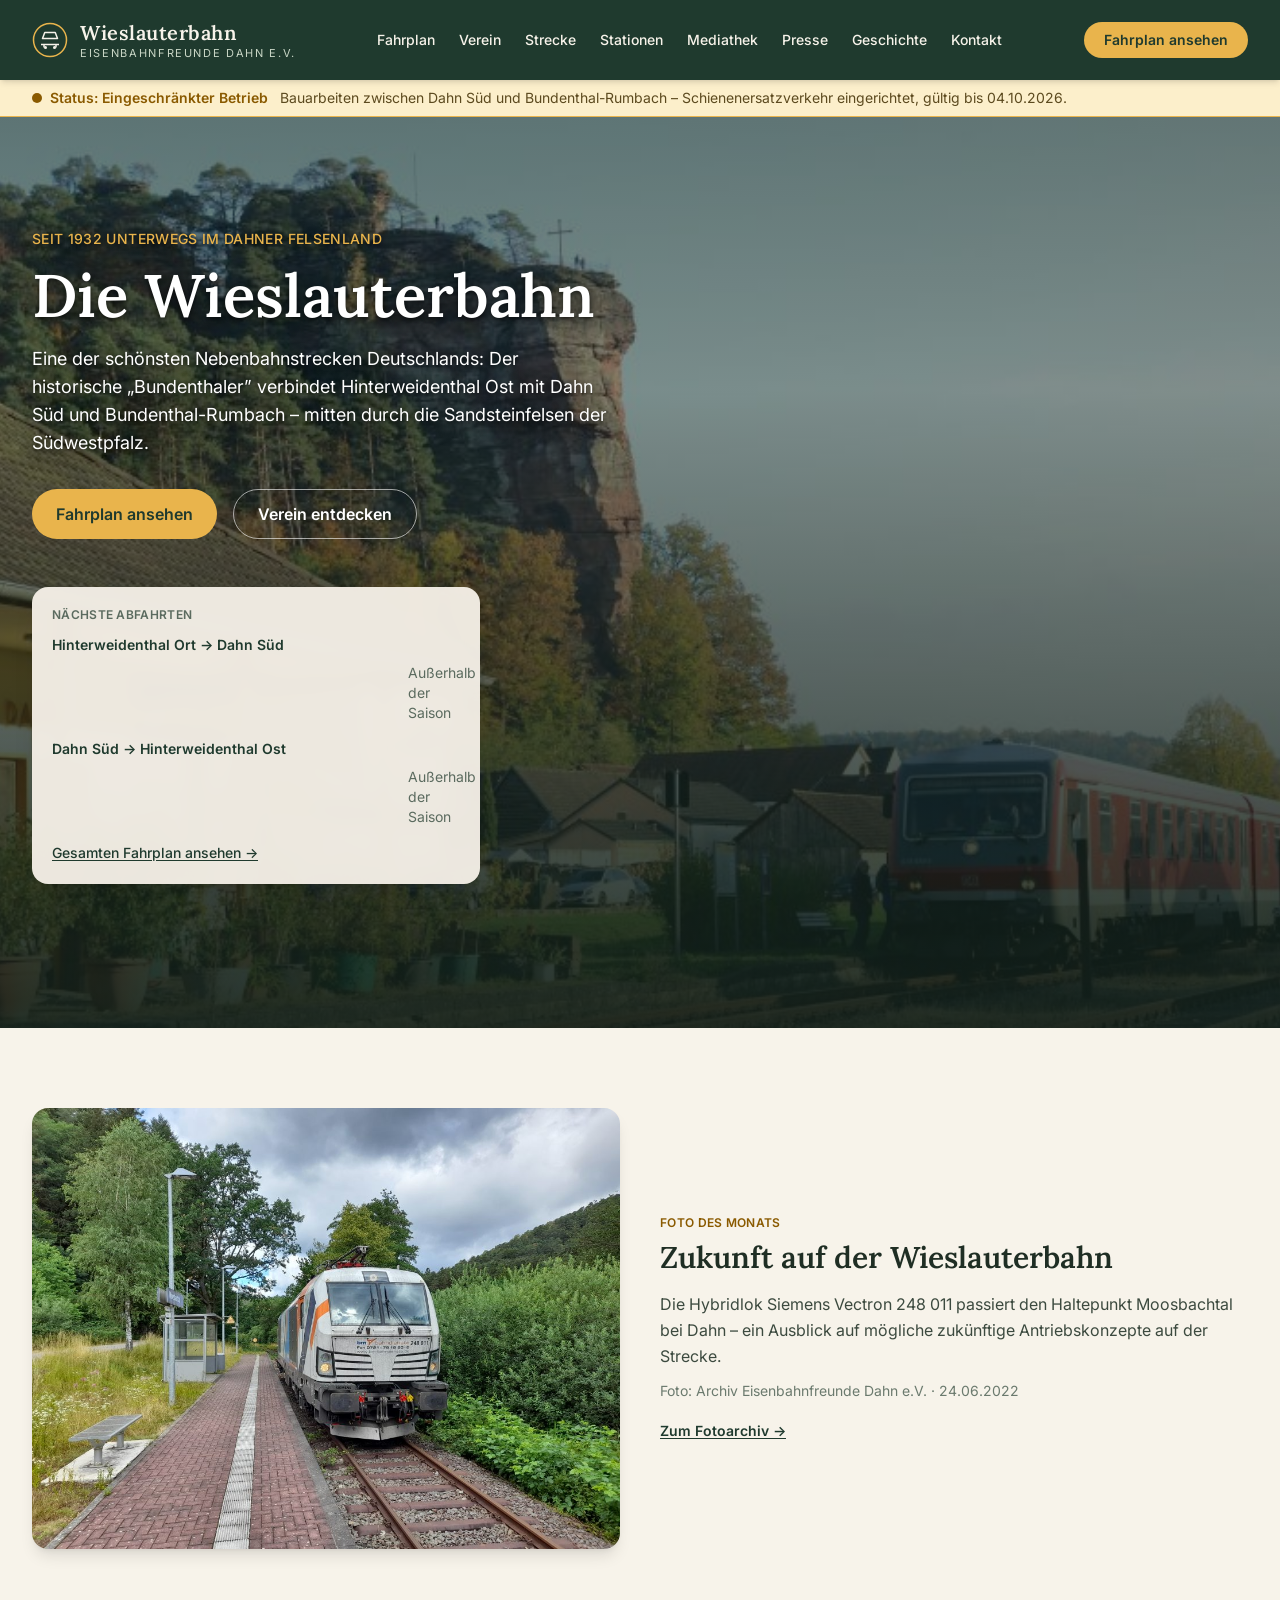
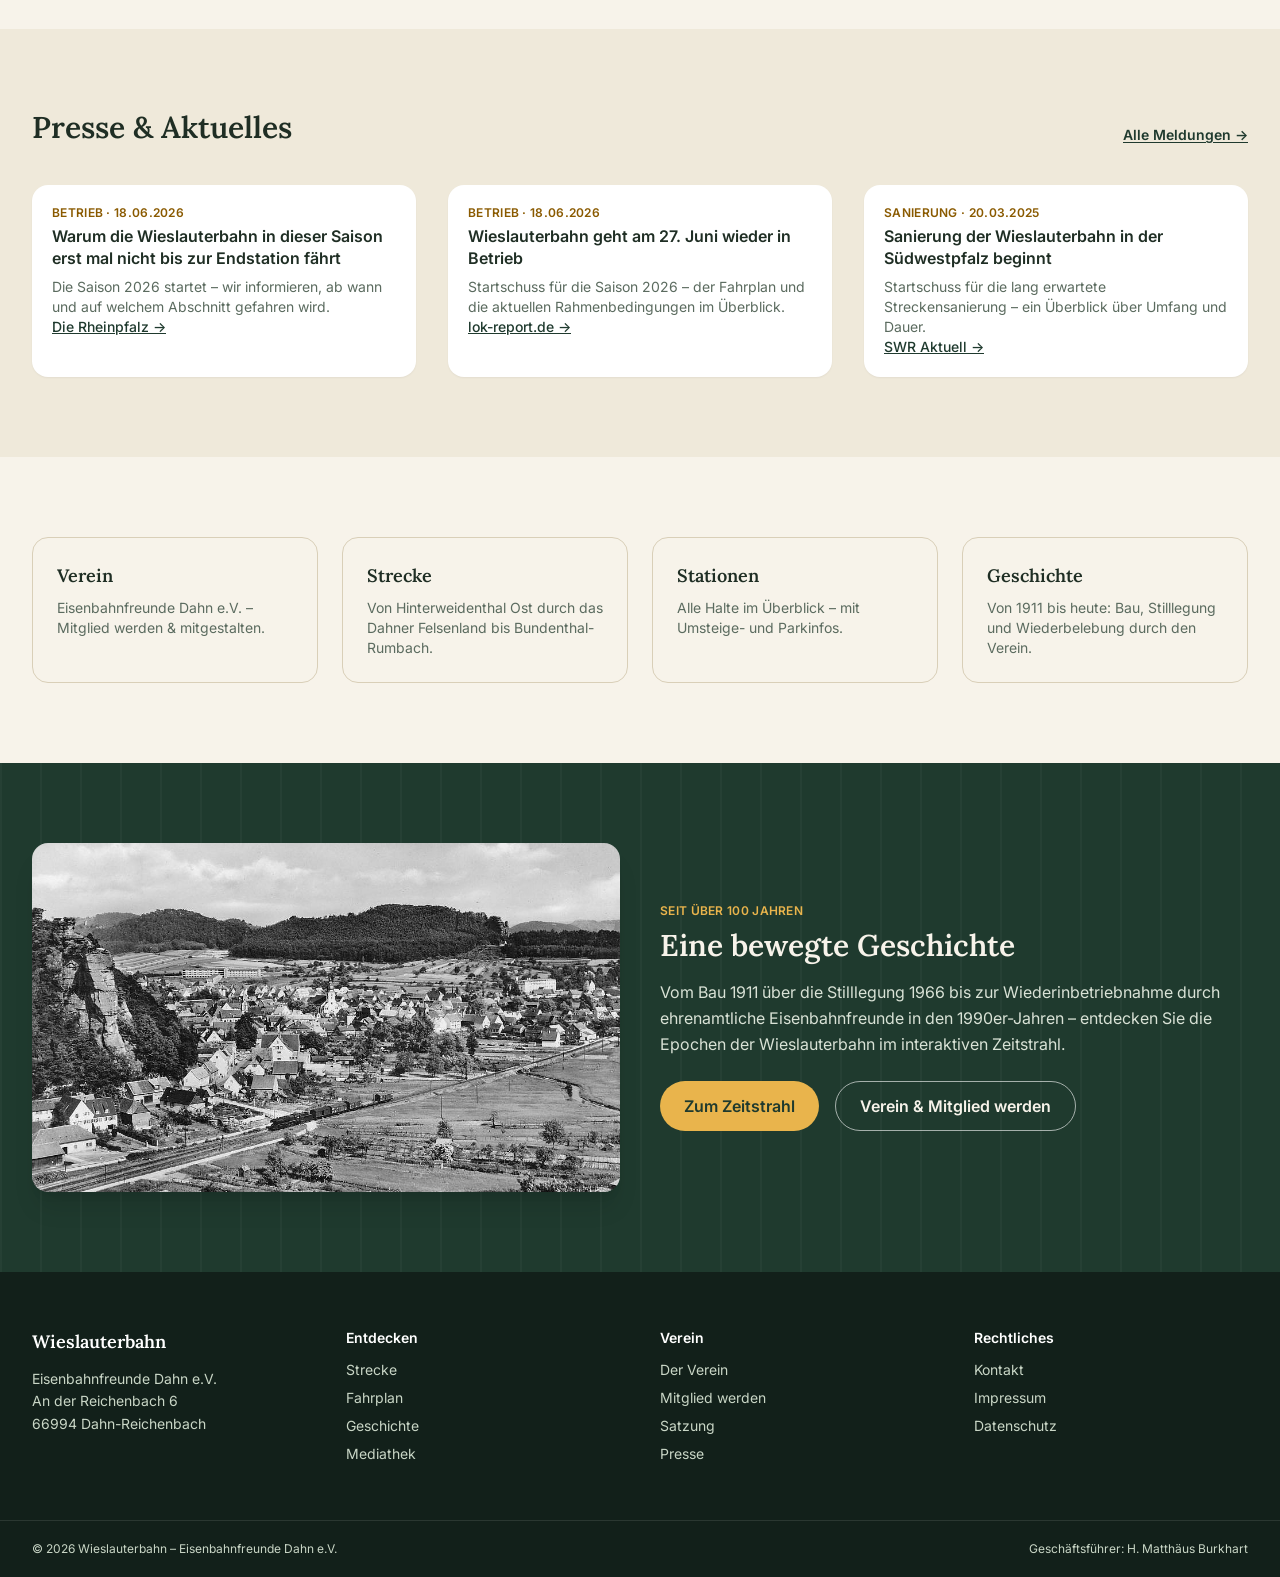
==== commit 7d7f7a46: "Integration Beitrittserklärung" ====
--- a/index.html
+++ b/index.html
@@ -89,7 +89,7 @@
       </p>
       <div class="mt-8 flex flex-wrap gap-4">
         <a href="fahrplan.html" class="inline-flex items-center rounded-full bg-[#E9B44C] text-[#1F3A2E] px-6 py-3 font-semibold hover:bg-[#f0c46c] transition-colors">Fahrplan ansehen</a>
-        <a href="geschichte.html" class="inline-flex items-center rounded-full border border-white/60 text-white px-6 py-3 font-semibold hover:bg-white/10 transition-colors">Geschichte entdecken</a>
+        <a href="verein.html" class="inline-flex items-center rounded-full border border-white/60 text-white px-6 py-3 font-semibold hover:bg-white/10 transition-colors">Verein entdecken</a>
       </div>
 
       <div class="mt-12 max-w-md sm:max-w-lg bg-[#F7F3EA]/95 backdrop-blur rounded-2xl shadow-xl p-5">
@@ -101,7 +101,7 @@
              alle Uhrzeiten) wird erst von renderNaechsteAbfahrten() aus
              assets/fahrplan-daten.js erzeugt - hier steht dafür kein Festwert
              mehr im HTML. -->
-        <div class="space-y-4 text-sm" id="naechsteAbfahrten">
+        <div class="text-sm" id="naechsteAbfahrten" style="display:flex;flex-direction:column;gap:1rem">
           <div data-von="Hinterweidenthal Ort" data-nach="Dahn Süd"></div>
           <div data-von="Dahn Süd" data-nach="Hinterweidenthal Ost"></div>
         </div>
@@ -141,6 +141,10 @@
 
   <section class="max-w-7xl mx-auto px-4 sm:px-6 lg:px-8 py-16 sm:py-20">
     <div class="grid sm:grid-cols-2 lg:grid-cols-4 gap-6">
+      <a href="verein.html" class="group rounded-2xl border border-[#D9CFB8] p-6 hover:border-[#1F3A2E] transition-colors">
+        <h3 class="font-serif-brand text-lg font-semibold mb-2">Verein</h3>
+        <p class="text-sm text-[#5b6b5f]">Eisenbahnfreunde Dahn e.V. – Mitglied werden &amp; mitgestalten.</p>
+      </a>
       <a href="strecke.html" class="group rounded-2xl border border-[#D9CFB8] p-6 hover:border-[#1F3A2E] transition-colors">
         <h3 class="font-serif-brand text-lg font-semibold mb-2">Strecke</h3>
         <p class="text-sm text-[#5b6b5f]">Von Hinterweidenthal Ost durch das Dahner Felsenland bis Bundenthal-Rumbach.</p>
@@ -152,10 +156,6 @@
       <a href="geschichte.html" class="group rounded-2xl border border-[#D9CFB8] p-6 hover:border-[#1F3A2E] transition-colors">
         <h3 class="font-serif-brand text-lg font-semibold mb-2">Geschichte</h3>
         <p class="text-sm text-[#5b6b5f]">Von 1911 bis heute: Bau, Stilllegung und Wiederbelebung durch den Verein.</p>
-      </a>
-      <a href="verein.html" class="group rounded-2xl border border-[#D9CFB8] p-6 hover:border-[#1F3A2E] transition-colors">
-        <h3 class="font-serif-brand text-lg font-semibold mb-2">Verein</h3>
-        <p class="text-sm text-[#5b6b5f]">Eisenbahnfreunde Dahn e.V. – Mitglied werden &amp; mitgestalten.</p>
       </a>
     </div>
   </section>
@@ -256,29 +256,63 @@
   // neu aus assets/fahrplan-daten.js auf - im HTML steht dafür nur noch je
   // Zeile fest, WELCHE Richtung (data-von/data-nach) gezeigt werden soll, das
   // ist eine bewusste Redaktions-Einstellung, kein "vergessener" Altwert.
+  // Nachtrag (07.07.2026, 2. Korrektur): Die Zeit-Pillen brachen auf schmalen
+  // Mobil-Bildschirmen vorzeitig in eine 2. Zeile um, obwohl links noch Platz
+  // gewesen wäre - Ursache war die feste Pixel-Breite jeder Pille (siehe
+  // styles.css). Jetzt wird zuerst über BEIDE Richtungs-Zeilen die jeweils
+  // größere Anzahl Abfahrten ermittelt (maxCols) und beiden Zeilen als
+  // gemeinsame Spaltenzahl für ein CSS-Grid mitgegeben (grid-template-columns
+  // per Inline-Style) - jede Spalte ist "minmax(0,1fr)" und schrumpft/wächst
+  // responsiv mit dem verfügbaren Platz, statt eine feste Breite zu erzwingen.
+  // Jede Pille bekommt zusätzlich ihre Spalte explizit zugewiesen
+  // (grid-column, ebenfalls per Inline-Style), gezählt von rechts nach links
+  // (startCol = maxCols - Anzahl Abfahrten + 1) - dadurch bleiben die Spalten
+  // zwischen beiden Zeilen weiterhin exakt untereinander ausgerichtet und
+  // rechtsbündig gefüllt, brechen aber nur noch um, wenn wirklich keine
+  // Spalte mehr Platz hat, nicht mehr wegen fester Pixel-Werte.
   var abfahrtenBloecke = document.querySelectorAll('#naechsteAbfahrten [data-von]');
   function renderNaechsteAbfahrten() {
     if (!abfahrtenBloecke.length || !window.WLB_FAHRPLAN) return;
     var jetzt = new Date();
+
+    // 1. Durchlauf: für jede Richtung die Abfahrten ermitteln und dabei die
+    // größte Anzahl Abfahrten über alle Richtungen hinweg merken (maxCols) -
+    // erst danach kann jede Zeile mit derselben Spaltenzahl gerendert werden.
+    var eintraege = [];
+    var maxCols = 1;
     abfahrtenBloecke.forEach(function (block) {
       var von = block.getAttribute('data-von');
       var nach = block.getAttribute('data-nach');
       var ergebnis = WLB_FAHRPLAN.tagesAbfahrten(von, nach, jetzt);
-      var zeitenHtml = !ergebnis
-        ? '<span class="text-[#5b6b5f]">Außerhalb der Saison</span>'
-        : ergebnis.zeiten.map(function (zeit) {
-            // Kein "Uhr" an jeder Zeit (Nutzerwunsch 07.07.2026) - die Pillen
-            // stehen ohnehin klar erkennbar unter der Label-Zeile, "Uhr" an
-            // jeder einzelnen Zeit war redundant und wirkte unruhig.
-            return '<span class="abfahrt-chip">' + zeit + '</span>';
-          }).join('');
+      eintraege.push({ block: block, von: von, nach: nach, ergebnis: ergebnis });
+      if (ergebnis && ergebnis.zeiten.length > maxCols) maxCols = ergebnis.zeiten.length;
+    });
+
+    // 2. Durchlauf: jede Zeile mit der gemeinsamen Spaltenzahl (maxCols) und
+    // rechtsbündiger Spalten-Zuweisung je Pille rendern.
+    eintraege.forEach(function (eintrag) {
+      var ergebnis = eintrag.ergebnis;
+      var zeitenHtml;
+      if (!ergebnis) {
+        // Spannt über alle Spalten, damit der Hinweistext nicht in eine
+        // einzelne (schmale) Grid-Spalte gequetscht wird.
+        zeitenHtml = '<span class="text-[#5b6b5f]" style="grid-column:1 / -1">Außerhalb der Saison</span>';
+      } else {
+        var startCol = maxCols - ergebnis.zeiten.length + 1;
+        zeitenHtml = ergebnis.zeiten.map(function (zeit, i) {
+          // Kein "Uhr" an jeder Zeit (Nutzerwunsch 07.07.2026) - die Pillen
+          // stehen ohnehin klar erkennbar unter der Label-Zeile, "Uhr" an
+          // jeder einzelnen Zeit war redundant und wirkte unruhig.
+          return '<span class="abfahrt-chip" style="grid-column:' + (startCol + i) + '">' + zeit + '</span>';
+        }).join('');
+      }
       var labelText = ergebnis ? WLB_FAHRPLAN.formatTagLabel(ergebnis.tag, ergebnis.datum) : '';
-      block.innerHTML =
+      eintrag.block.innerHTML =
         '<div class="flex items-baseline justify-between gap-3 mb-2">' +
-          '<span class="font-semibold text-[#1F3A2E]">' + von + ' → ' + nach + '</span>' +
+          '<span class="font-semibold text-[#1F3A2E]">' + eintrag.von + ' → ' + eintrag.nach + '</span>' +
           '<span class="shrink-0 text-xs font-semibold uppercase tracking-wide text-[#8A5A00]">' + labelText + '</span>' +
         '</div>' +
-        '<div class="abfahrt-liste">' + zeitenHtml + '</div>';
+        '<div class="abfahrt-liste" style="grid-template-columns:repeat(' + maxCols + ',minmax(0,52px))">' + zeitenHtml + '</div>';
     });
   }
   renderNaechsteAbfahrten();
--- a/styles.css
+++ b/styles.css
@@ -1086,34 +1086,49 @@
    handgeschriebene, garantiert wirksame CSS-Klassen ersetzt: .abfahrt-liste
    richtet die Zeiten rechtsbündig (flush mit "Heute") aus und füllt bei
    mehreren Zeilen nach links auf, .abfahrt-chip ist die einzelne Zeit-Pille. */
-/* Nachtrag (07.07.2026): .abfahrt-chip hat jetzt eine FESTE Breite (width:52px)
-   statt sich an die Textlänge anzupassen. Grund: Bei zwei unabhängigen
-   Richtungs-Zeilen mit rechtsbündiger Ausrichtung (justify-content:flex-end)
-   sorgt nur eine feste Breite + fester Gap dafür, dass sich die einzelnen
-   Zeit-Spalten zwischen beiden Zeilen exakt untereinander ausrichten (auch
-   wenn die Anzahl der Abfahrten je Richtung unterschiedlich ist) - mit
-   variabler Breite (Padding statt fester Breite) driften die Spalten je nach
-   Uhrzeit-Text minimal auseinander. */
+/* Nachtrag (07.07.2026): .abfahrt-chip hatte eine FESTE Breite (width:52px)
+   statt sich an die Textlänge anzupassen, damit sich die Zeit-Spalten
+   zwischen beiden Richtungs-Zeilen exakt untereinander ausrichten (auch bei
+   unterschiedlich vielen Abfahrten je Richtung). Problem auf schmalen
+   Mobil-Bildschirmen: die feste Breite passte sich nicht an, dadurch brach
+   die Liste schon in 2 Zeilen um, obwohl links (durch die feste 52px-Breite
+   ungenutzter) Platz gewesen wäre. */
+/* Nachtrag (07.07.2026, 2. Korrektur): .abfahrt-liste nutzt jetzt CSS Grid
+   statt Flexbox. Das Render-Skript in index.html setzt für beide
+   Richtungs-Zeilen dieselbe Spaltenzahl (grid-template-columns, inline per
+   JS berechnet aus der größeren der beiden Abfahrten-Listen) und platziert
+   jede Zeit-Pille explizit in ihrer Spalte (grid-column, ebenfalls inline
+   gesetzt) - so bleiben die Spalten zwischen beiden Zeilen weiterhin exakt
+   untereinander ausgerichtet UND rechtsbündig gefüllt (fehlende Pillen
+   bleiben als Lücke links). Jede Spalte ist "minmax(0,52px)": bis zu 52px
+   breit (wie die alten festen Pillen, damit der Desktop-Look kompakt bleibt
+   und nicht in die Breite gezogen wird), kann aber auf schmalen
+   Mobil-Bildschirmen bis auf 0 schrumpfen, wenn sonst nicht alle Spalten in
+   eine Zeile passen würden - dadurch bricht die Liste nur noch um, wenn
+   wirklich kein Platz mehr für eine weitere Spalte da ist, nicht mehr
+   vorzeitig wegen fester Pixel-Breiten. justify-content:end sorgt dafür,
+   dass die Spalten (wie zuvor mit justify-content:flex-end) rechtsbündig
+   bleiben, wenn insgesamt mehr Platz da ist, als die Pillen brauchen. */
 .abfahrt-liste {
+  display:grid;
+  justify-content:end;
+  gap:6px
+}
+.abfahrt-chip {
   display:flex;
-  flex-wrap:wrap;
-  justify-content:flex-end;
-  gap:6px
-}
-.abfahrt-chip {
-  display:inline-flex;
   align-items:center;
   justify-content:center;
   box-sizing:border-box;
-  width:52px;
+  min-width:0;
   border-radius:999px;
   background:#EFE9DA;
   color:#1F3A2E;
   padding:4px 0;
-  font-size:12px;
+  font-size:11px;
   line-height:1.4;
   font-weight:500;
-  white-space:nowrap
+  white-space:nowrap;
+  overflow:hidden
 }
 :focus-visible {
   outline:3px solid #E9B44C;
